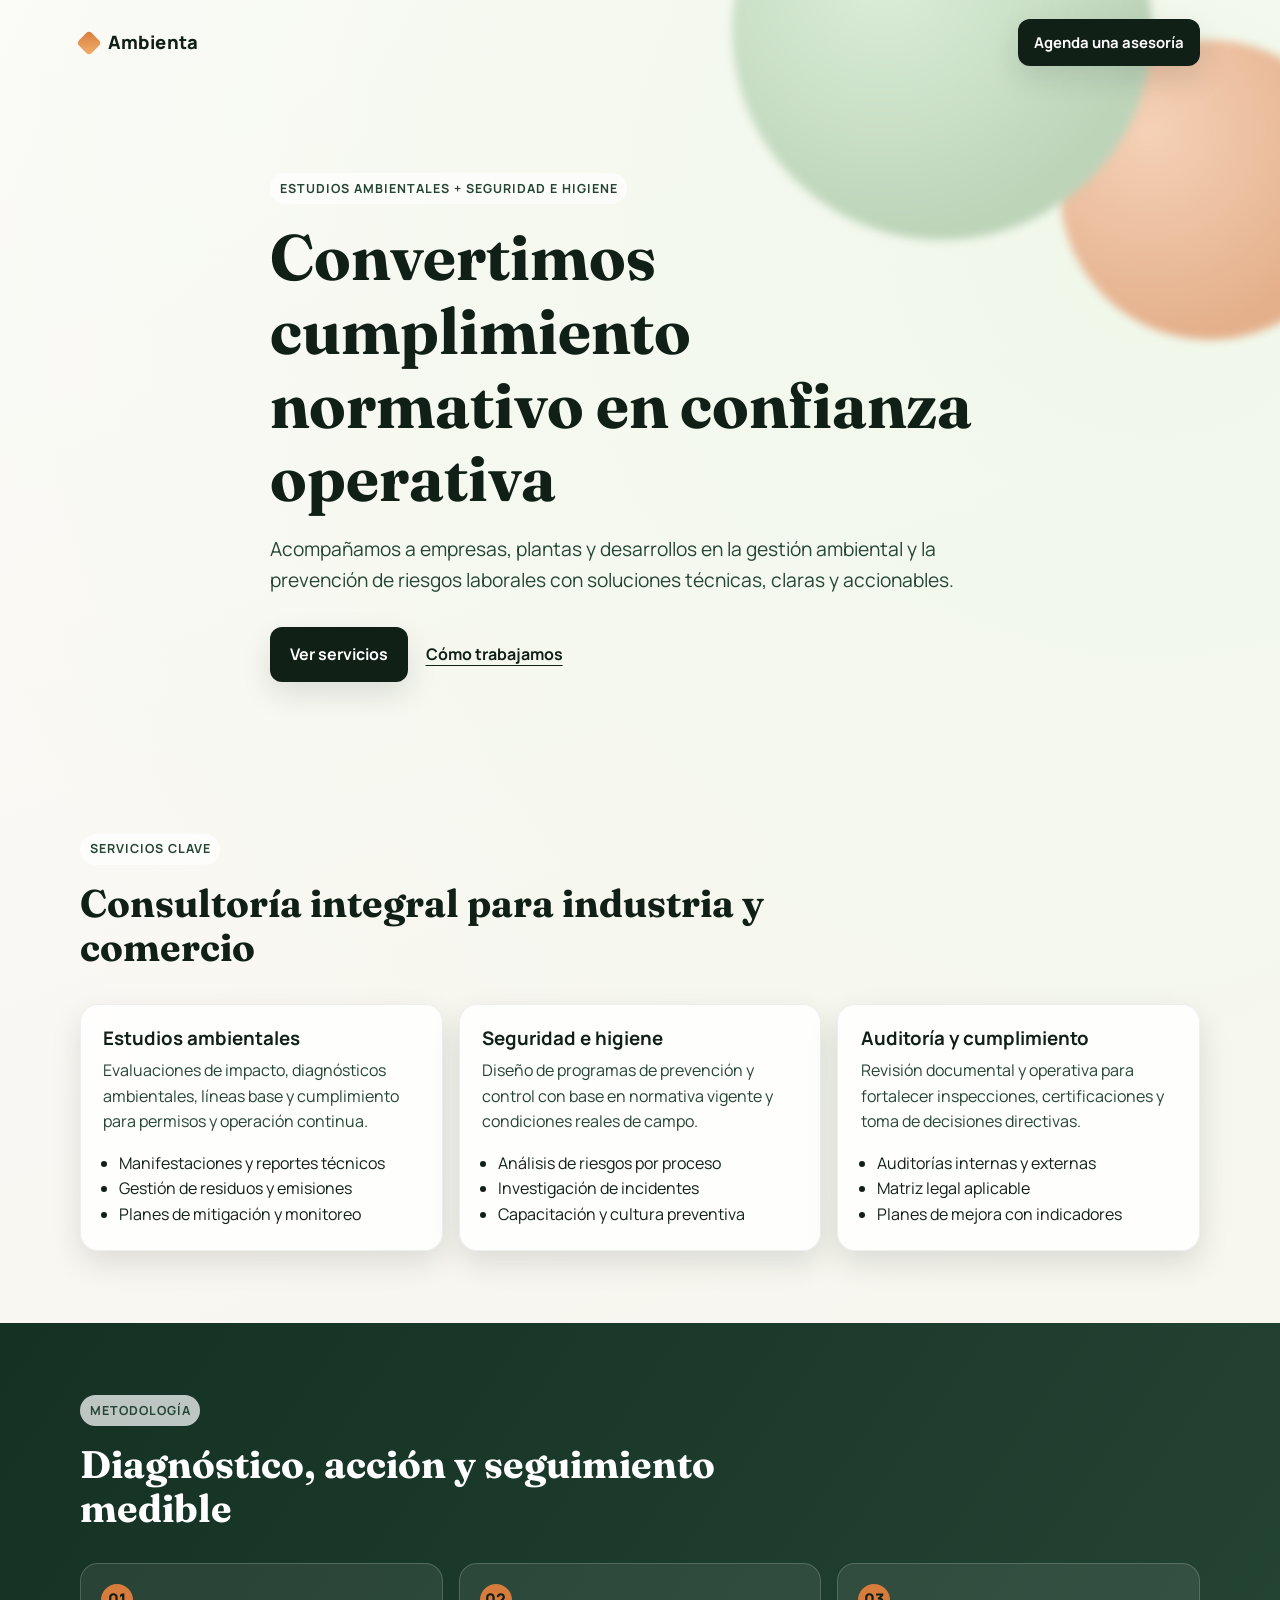
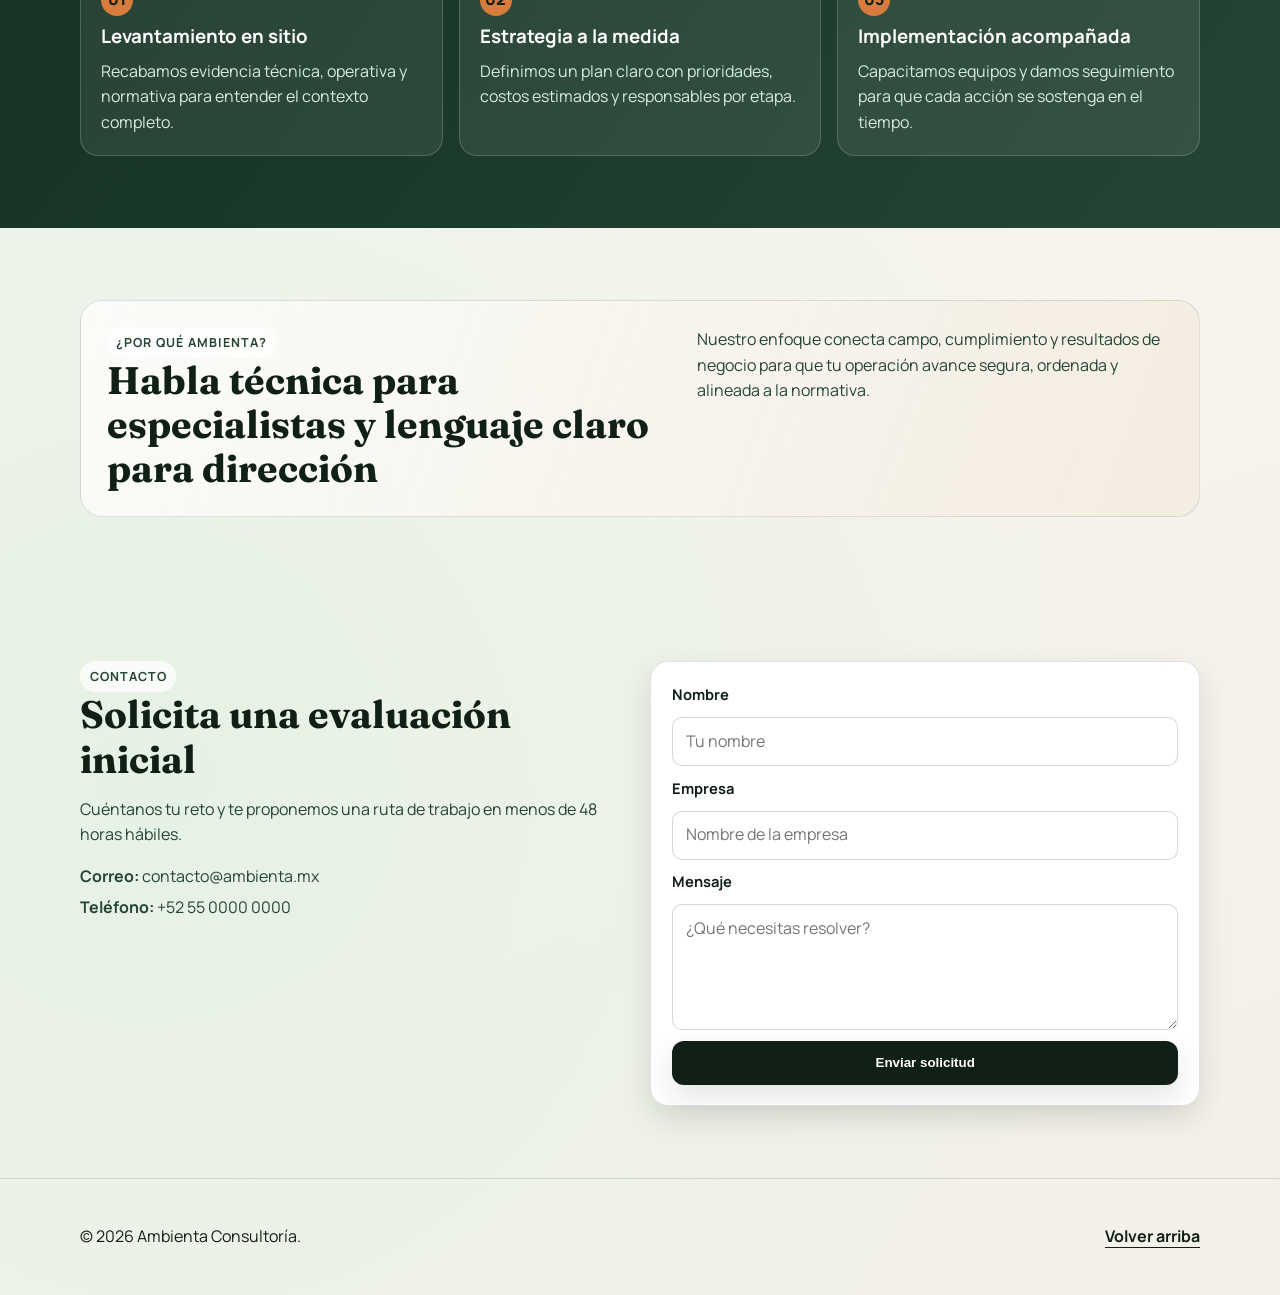
==== index.html @ 137417c8 "feat: crear Sitio Web" ====
<!doctype html>
<html lang="es">
  <head>
    <meta charset="UTF-8" />
    <meta name="viewport" content="width=device-width, initial-scale=1.0" />
    <meta
      name="description"
      content="Consultoría en estudios ambientales, seguridad e higiene para empresas e industria."
    />
    <title>Ambienta | Consultoría Ambiental y Seguridad e Higiene</title>
    <link rel="preconnect" href="https://fonts.googleapis.com" />
    <link rel="preconnect" href="https://fonts.gstatic.com" crossorigin />
    <link
      href="https://fonts.googleapis.com/css2?family=Manrope:wght@400;500;600;700;800&family=Fraunces:opsz,wght@9..144,600;9..144,700&display=swap"
      rel="stylesheet"
    />
    <link rel="stylesheet" href="styles.css" />
  </head>
  <body>
    <header class="hero">
      <nav class="topbar container">
        <a class="brand" href="#inicio" aria-label="Ambienta inicio">
          <span class="brand-mark" aria-hidden="true"></span>
          <span class="brand-text">Ambienta</span>
        </a>
        <a class="btn btn-sm" href="#contacto">Agenda una asesoría</a>
      </nav>

      <section id="inicio" class="hero-content container reveal">
        <p class="eyebrow">Estudios ambientales + Seguridad e higiene</p>
        <h1>Convertimos cumplimiento normativo en confianza operativa</h1>
        <p class="lead">
          Acompañamos a empresas, plantas y desarrollos en la gestión ambiental y la prevención de riesgos laborales con soluciones técnicas, claras y accionables.
        </p>
        <div class="hero-actions">
          <a class="btn" href="#servicios">Ver servicios</a>
          <a class="link-action" href="#metodologia">Cómo trabajamos</a>
        </div>
      </section>

      <div class="hero-orb orb-one" aria-hidden="true"></div>
      <div class="hero-orb orb-two" aria-hidden="true"></div>
    </header>

    <main>
      <section id="servicios" class="section container reveal">
        <div class="section-title-wrap">
          <p class="eyebrow">Servicios clave</p>
          <h2>Consultoría integral para industria y comercio</h2>
        </div>

        <div class="services-grid">
          <article class="card stagger">
            <h3>Estudios ambientales</h3>
            <p>
              Evaluaciones de impacto, diagnósticos ambientales, líneas base y cumplimiento para permisos y operación continua.
            </p>
            <ul>
              <li>Manifestaciones y reportes técnicos</li>
              <li>Gestión de residuos y emisiones</li>
              <li>Planes de mitigación y monitoreo</li>
            </ul>
          </article>

          <article class="card stagger">
            <h3>Seguridad e higiene</h3>
            <p>
              Diseño de programas de prevención y control con base en normativa vigente y condiciones reales de campo.
            </p>
            <ul>
              <li>Análisis de riesgos por proceso</li>
              <li>Investigación de incidentes</li>
              <li>Capacitación y cultura preventiva</li>
            </ul>
          </article>

          <article class="card stagger">
            <h3>Auditoría y cumplimiento</h3>
            <p>
              Revisión documental y operativa para fortalecer inspecciones, certificaciones y toma de decisiones directivas.
            </p>
            <ul>
              <li>Auditorías internas y externas</li>
              <li>Matriz legal aplicable</li>
              <li>Planes de mejora con indicadores</li>
            </ul>
          </article>
        </div>
      </section>

      <section id="metodologia" class="section section-alt reveal">
        <div class="container">
          <div class="section-title-wrap narrow">
            <p class="eyebrow">Metodología</p>
            <h2>Diagnóstico, acción y seguimiento medible</h2>
          </div>
          <div class="steps">
            <div class="step stagger">
              <span>01</span>
              <h3>Levantamiento en sitio</h3>
              <p>Recabamos evidencia técnica, operativa y normativa para entender el contexto completo.</p>
            </div>
            <div class="step stagger">
              <span>02</span>
              <h3>Estrategia a la medida</h3>
              <p>Definimos un plan claro con prioridades, costos estimados y responsables por etapa.</p>
            </div>
            <div class="step stagger">
              <span>03</span>
              <h3>Implementación acompañada</h3>
              <p>Capacitamos equipos y damos seguimiento para que cada acción se sostenga en el tiempo.</p>
            </div>
          </div>
        </div>
      </section>

      <section class="section container reveal">
        <div class="highlight">
          <div>
            <p class="eyebrow">¿Por qué Ambienta?</p>
            <h2>Habla técnica para especialistas y lenguaje claro para dirección</h2>
          </div>
          <p>
            Nuestro enfoque conecta campo, cumplimiento y resultados de negocio para que tu operación avance segura, ordenada y alineada a la normativa.
          </p>
        </div>
      </section>

      <section id="contacto" class="section container reveal">
        <div class="contact-shell">
          <div>
            <p class="eyebrow">Contacto</p>
            <h2>Solicita una evaluación inicial</h2>
            <p>
              Cuéntanos tu reto y te proponemos una ruta de trabajo en menos de 48 horas hábiles.
            </p>
            <div class="contact-meta">
              <p><strong>Correo:</strong> contacto@ambienta.mx</p>
              <p><strong>Teléfono:</strong> +52 55 0000 0000</p>
            </div>
          </div>

          <form class="contact-form" action="#" method="post">
            <label for="nombre">Nombre</label>
            <input id="nombre" name="nombre" type="text" placeholder="Tu nombre" required />

            <label for="empresa">Empresa</label>
            <input id="empresa" name="empresa" type="text" placeholder="Nombre de la empresa" required />

            <label for="mensaje">Mensaje</label>
            <textarea
              id="mensaje"
              name="mensaje"
              rows="4"
              placeholder="¿Qué necesitas resolver?"
              required
            ></textarea>

            <button class="btn" type="submit">Enviar solicitud</button>
          </form>
        </div>
      </section>
    </main>

    <footer class="footer">
      <div class="container footer-inner">
        <p>© 2026 Ambienta Consultoría.</p>
        <a href="#inicio" class="link-action">Volver arriba</a>
      </div>
    </footer>

    <script src="script.js"></script>
  </body>
</html>
---- styles.css ----
:root {
  --ink-900: #112017;
  --ink-700: #254534;
  --ink-500: #4f6a5e;
  --sand-100: #f6f1e9;
  --sand-200: #ece4d8;
  --moss-200: #d8e3d6;
  --moss-400: #8fad8f;
  --accent: #d87c3d;
  --white: #ffffff;
  --radius: 18px;
  --shadow: 0 12px 30px rgba(17, 32, 23, 0.12);
}

* {
  box-sizing: border-box;
}

html,
body {
  margin: 0;
  padding: 0;
}

body {
  font-family: "Manrope", sans-serif;
  color: var(--ink-900);
  background:
    radial-gradient(circle at 90% 8%, #f0f8ea 0%, rgba(240, 248, 234, 0) 45%),
    radial-gradient(circle at 12% 82%, #e5f2e3 0%, rgba(229, 242, 227, 0) 40%),
    linear-gradient(160deg, #fcfbf8 0%, #f4f0e8 100%);
  line-height: 1.6;
}

.container {
  width: min(1120px, 92%);
  margin: 0 auto;
}

.hero {
  position: relative;
  overflow: hidden;
  padding-bottom: 5rem;
}

.topbar {
  display: flex;
  justify-content: space-between;
  align-items: center;
  padding: 1.2rem 0;
}

.brand {
  display: inline-flex;
  align-items: center;
  gap: 0.6rem;
  font-weight: 800;
  text-decoration: none;
  color: var(--ink-900);
}

.brand-mark {
  width: 18px;
  height: 18px;
  border-radius: 4px;
  transform: rotate(45deg);
  background: linear-gradient(135deg, var(--accent), #f2b26c);
}

.brand-text {
  font-size: 1.15rem;
  letter-spacing: 0.4px;
}

.hero-content {
  margin-top: 5.5rem;
  max-width: 740px;
}

.eyebrow {
  display: inline-block;
  margin: 0;
  font-weight: 700;
  letter-spacing: 1px;
  text-transform: uppercase;
  font-size: 0.78rem;
  color: var(--ink-700);
  background: rgba(255, 255, 255, 0.72);
  padding: 0.35rem 0.6rem;
  border-radius: 999px;
}

h1,
h2,
h3 {
  margin: 0;
  line-height: 1.15;
}

h1,
h2 {
  font-family: "Fraunces", serif;
}

h1 {
  font-size: clamp(2.1rem, 5vw, 4.2rem);
  margin-top: 1rem;
}

h2 {
  font-size: clamp(1.7rem, 3vw, 2.9rem);
}

.lead {
  color: var(--ink-700);
  max-width: 64ch;
  margin: 1.2rem 0 0;
  font-size: clamp(1.04rem, 1.6vw, 1.2rem);
}

.hero-actions {
  margin-top: 2rem;
  display: flex;
  align-items: center;
  gap: 1.1rem;
  flex-wrap: wrap;
}

.btn {
  appearance: none;
  border: 0;
  border-radius: 12px;
  text-decoration: none;
  background: var(--ink-900);
  color: var(--white);
  padding: 0.9rem 1.25rem;
  font-weight: 700;
  cursor: pointer;
  transition: transform 180ms ease, box-shadow 180ms ease, background 180ms ease;
  box-shadow: var(--shadow);
}

.btn:hover {
  transform: translateY(-2px);
  background: #1d3628;
}

.btn-sm {
  padding: 0.72rem 1rem;
  font-size: 0.93rem;
}

.link-action {
  color: var(--ink-900);
  text-underline-offset: 5px;
  font-weight: 700;
}

.hero-orb {
  position: absolute;
  border-radius: 50%;
  filter: blur(4px);
  z-index: -1;
}

.orb-one {
  width: 300px;
  height: 300px;
  background: radial-gradient(circle at 30% 30%, #f5d1b7 0%, #e4b08b 70%);
  right: -80px;
  top: 40px;
  animation: float 8s ease-in-out infinite;
}

.orb-two {
  width: 420px;
  height: 420px;
  background: radial-gradient(circle at 36% 36%, #dcefd9 0%, #bdd4b9 70%);
  right: 10%;
  top: -180px;
  animation: float 12s ease-in-out infinite reverse;
}

.section {
  padding: 4.5rem 0;
}

.section-alt {
  background: linear-gradient(125deg, #143124 0%, #254534 100%);
  color: var(--white);
}

.section-title-wrap {
  max-width: 780px;
}

.section-title-wrap h2 {
  margin-top: 1rem;
}

.narrow {
  max-width: 700px;
}

.services-grid {
  margin-top: 2.2rem;
  display: grid;
  grid-template-columns: repeat(3, minmax(0, 1fr));
  gap: 1rem;
}

.card {
  background: rgba(255, 255, 255, 0.84);
  backdrop-filter: blur(5px);
  border: 1px solid rgba(37, 69, 52, 0.08);
  border-radius: var(--radius);
  padding: 1.4rem;
  box-shadow: var(--shadow);
}

.card h3 {
  margin-bottom: 0.55rem;
}

.card p {
  margin: 0;
  color: var(--ink-700);
}

.card ul {
  margin: 1rem 0 0;
  padding-left: 1rem;
}

.steps {
  margin-top: 2rem;
  display: grid;
  grid-template-columns: repeat(3, minmax(0, 1fr));
  gap: 1rem;
}

.step {
  background: rgba(255, 255, 255, 0.08);
  border: 1px solid rgba(255, 255, 255, 0.18);
  border-radius: var(--radius);
  padding: 1.25rem;
}

.step span {
  display: inline-flex;
  align-items: center;
  justify-content: center;
  width: 2rem;
  height: 2rem;
  border-radius: 50%;
  background: var(--accent);
  color: var(--ink-900);
  font-weight: 800;
  margin-bottom: 0.65rem;
}

.step p {
  margin: 0.7rem 0 0;
  color: #d9eadf;
}

.highlight {
  border-radius: calc(var(--radius) + 4px);
  padding: 1.6rem;
  border: 1px solid rgba(37, 69, 52, 0.14);
  background: linear-gradient(110deg, rgba(255, 255, 255, 0.75), rgba(243, 236, 224, 0.95));
  display: grid;
  grid-template-columns: 1.2fr 1fr;
  gap: 1.2rem;
}

.highlight p {
  margin: 0;
  color: var(--ink-700);
}

.contact-shell {
  display: grid;
  grid-template-columns: 1fr 1fr;
  gap: 1.3rem;
  align-items: start;
}

.contact-shell p {
  color: var(--ink-700);
}

.contact-meta p {
  margin: 0.35rem 0;
}

.contact-form {
  background: var(--white);
  border: 1px solid rgba(37, 69, 52, 0.14);
  border-radius: var(--radius);
  box-shadow: var(--shadow);
  padding: 1.3rem;
  display: grid;
  gap: 0.65rem;
}

.contact-form label {
  font-size: 0.92rem;
  font-weight: 700;
}

.contact-form input,
.contact-form textarea {
  width: 100%;
  border: 1px solid rgba(37, 69, 52, 0.2);
  border-radius: 10px;
  font: inherit;
  padding: 0.68rem 0.78rem;
}

.contact-form input:focus,
.contact-form textarea:focus {
  outline: 2px solid var(--moss-400);
  outline-offset: 1px;
}

.footer {
  padding: 1.8rem 0;
  border-top: 1px solid rgba(37, 69, 52, 0.15);
}

.footer-inner {
  display: flex;
  justify-content: space-between;
  align-items: center;
  gap: 1rem;
}

.reveal {
  opacity: 0;
  transform: translateY(26px);
  transition: opacity 620ms ease, transform 620ms ease;
}

.reveal.is-visible {
  opacity: 1;
  transform: translateY(0);
}

.stagger {
  opacity: 0;
  transform: translateY(16px);
  transition: opacity 420ms ease, transform 420ms ease;
}

.stagger.is-visible {
  opacity: 1;
  transform: translateY(0);
}

@keyframes float {
  0%,
  100% {
    transform: translateY(0);
  }
  50% {
    transform: translateY(-14px);
  }
}

@media (max-width: 940px) {
  .services-grid,
  .steps,
  .highlight,
  .contact-shell {
    grid-template-columns: 1fr 1fr;
  }

  .contact-shell {
    gap: 1rem;
  }
}

@media (max-width: 700px) {
  .hero-content {
    margin-top: 3.2rem;
  }

  .services-grid,
  .steps,
  .highlight,
  .contact-shell {
    grid-template-columns: 1fr;
  }

  .section {
    padding: 3.4rem 0;
  }

  .topbar {
    gap: 0.8rem;
  }

  .footer-inner {
    flex-direction: column;
    align-items: flex-start;
  }
}

@media (prefers-reduced-motion: reduce) {
  *,
  *::before,
  *::after {
    animation: none !important;
    transition-duration: 0ms !important;
  }
}
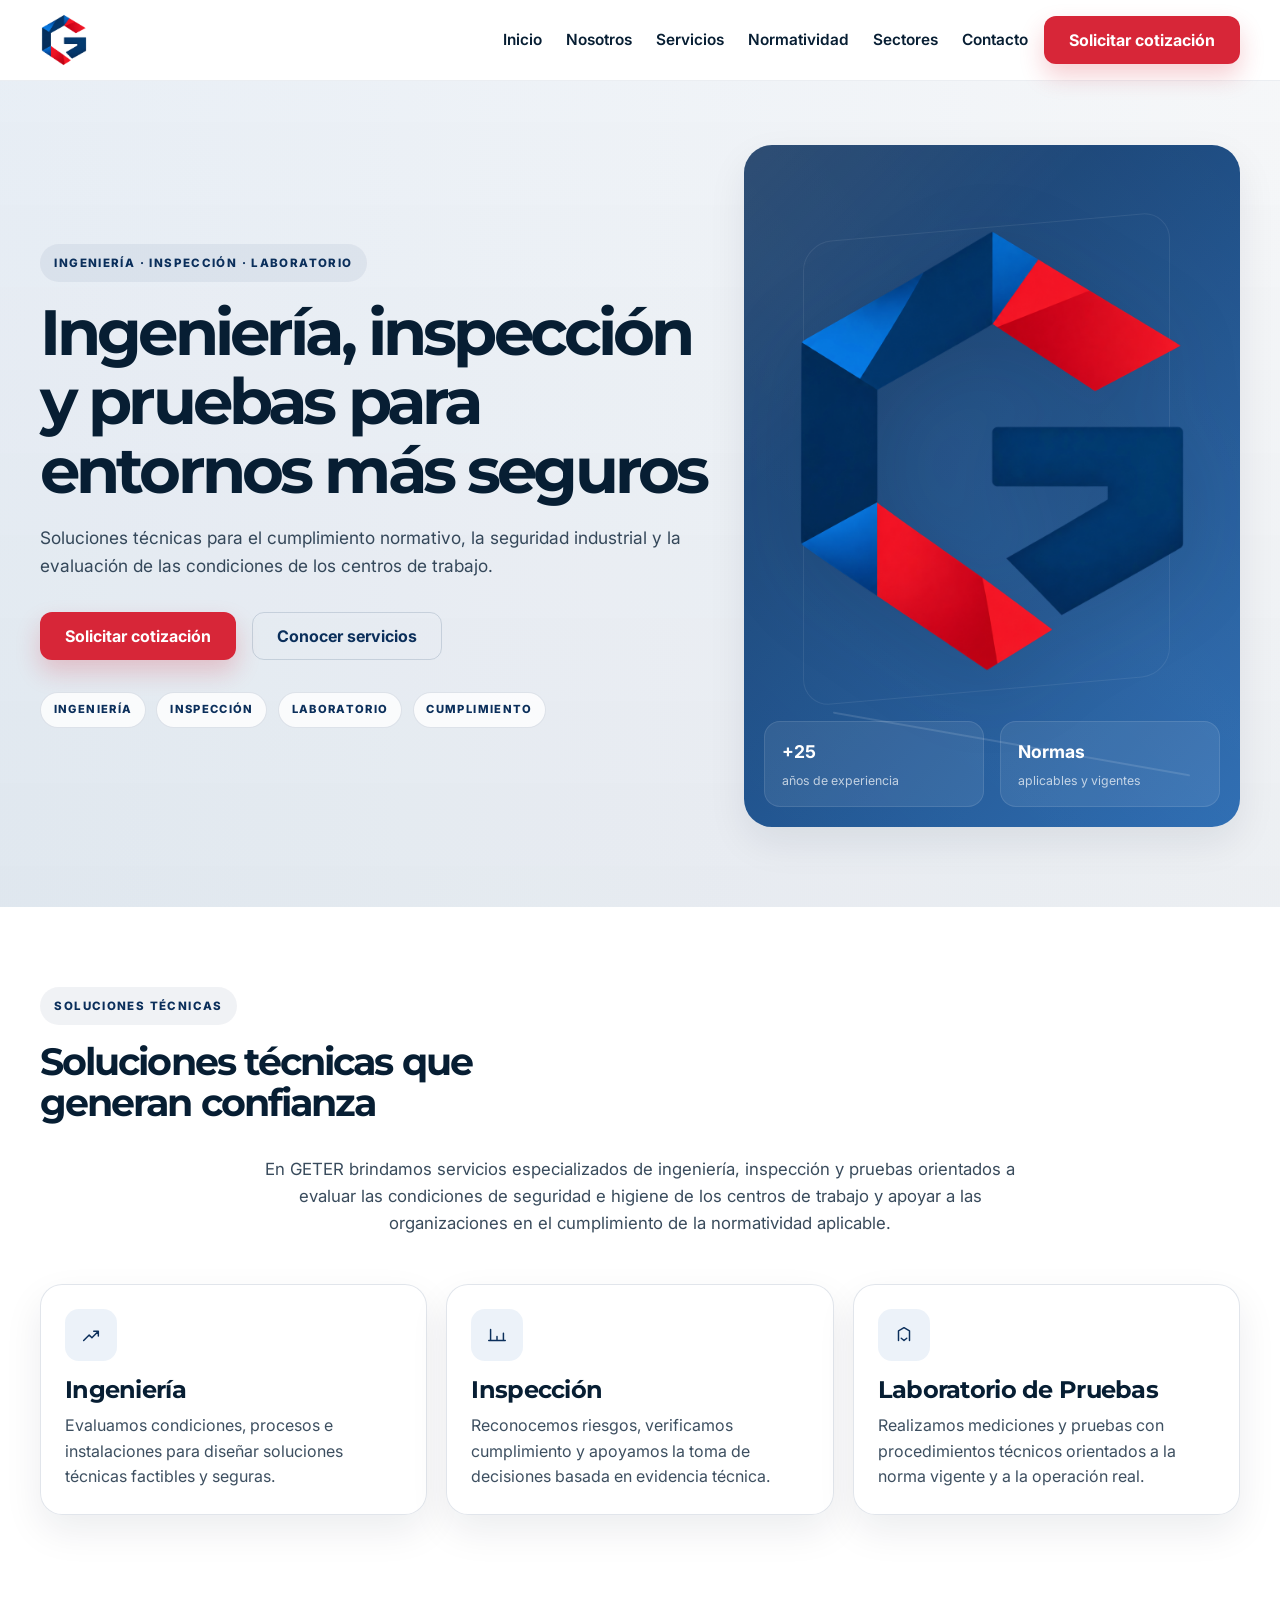
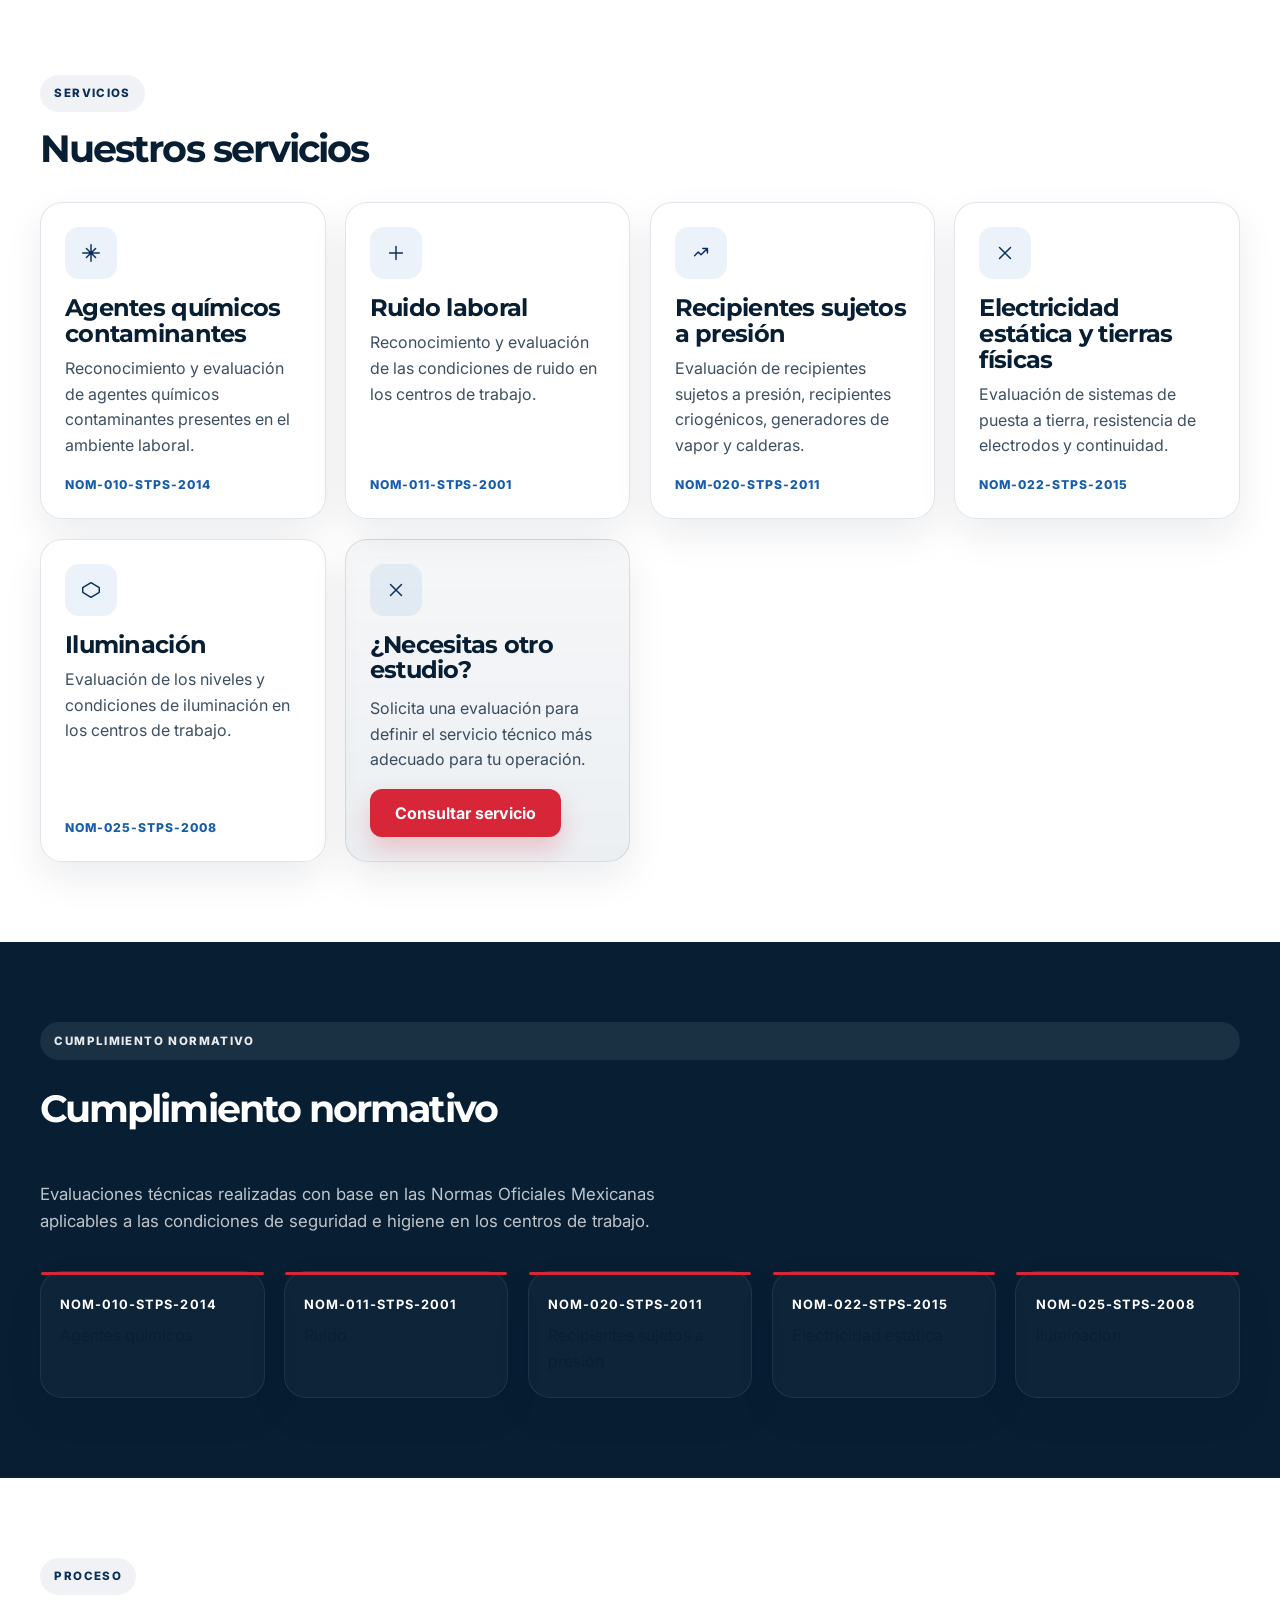
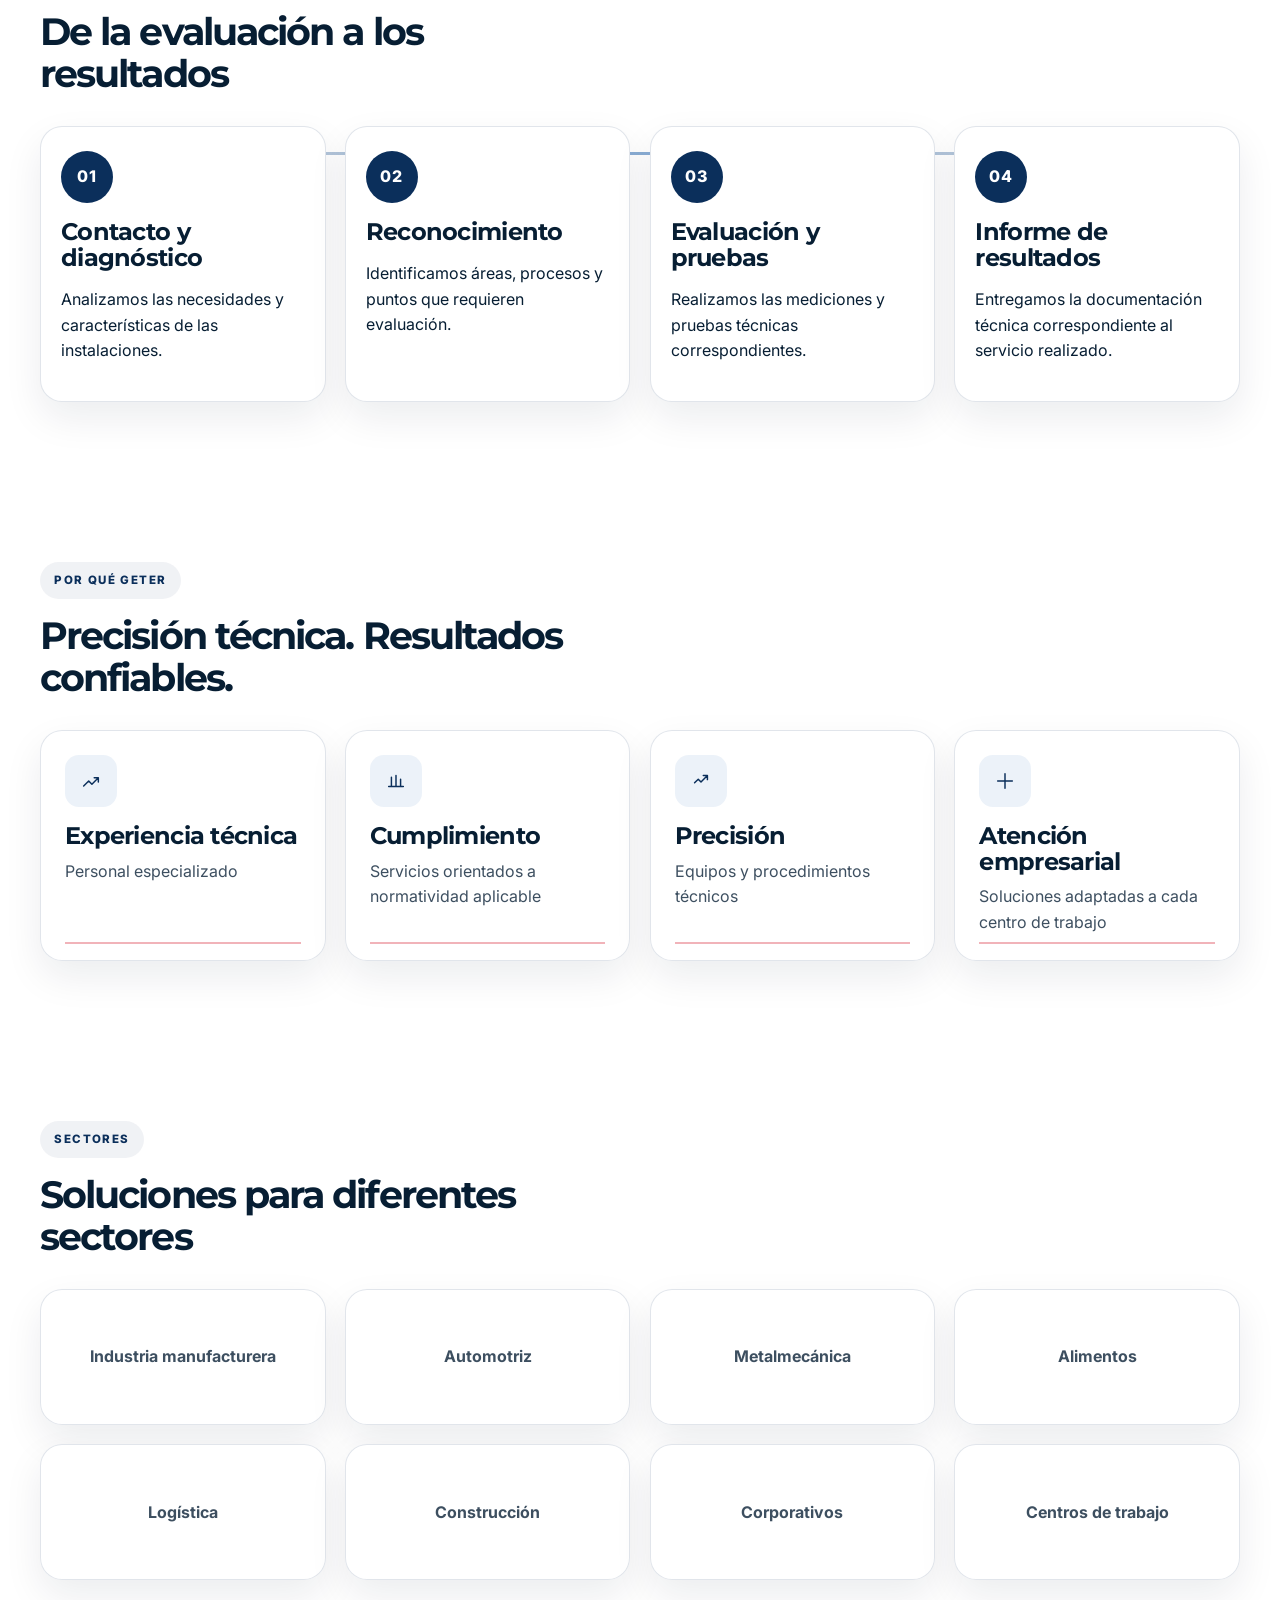
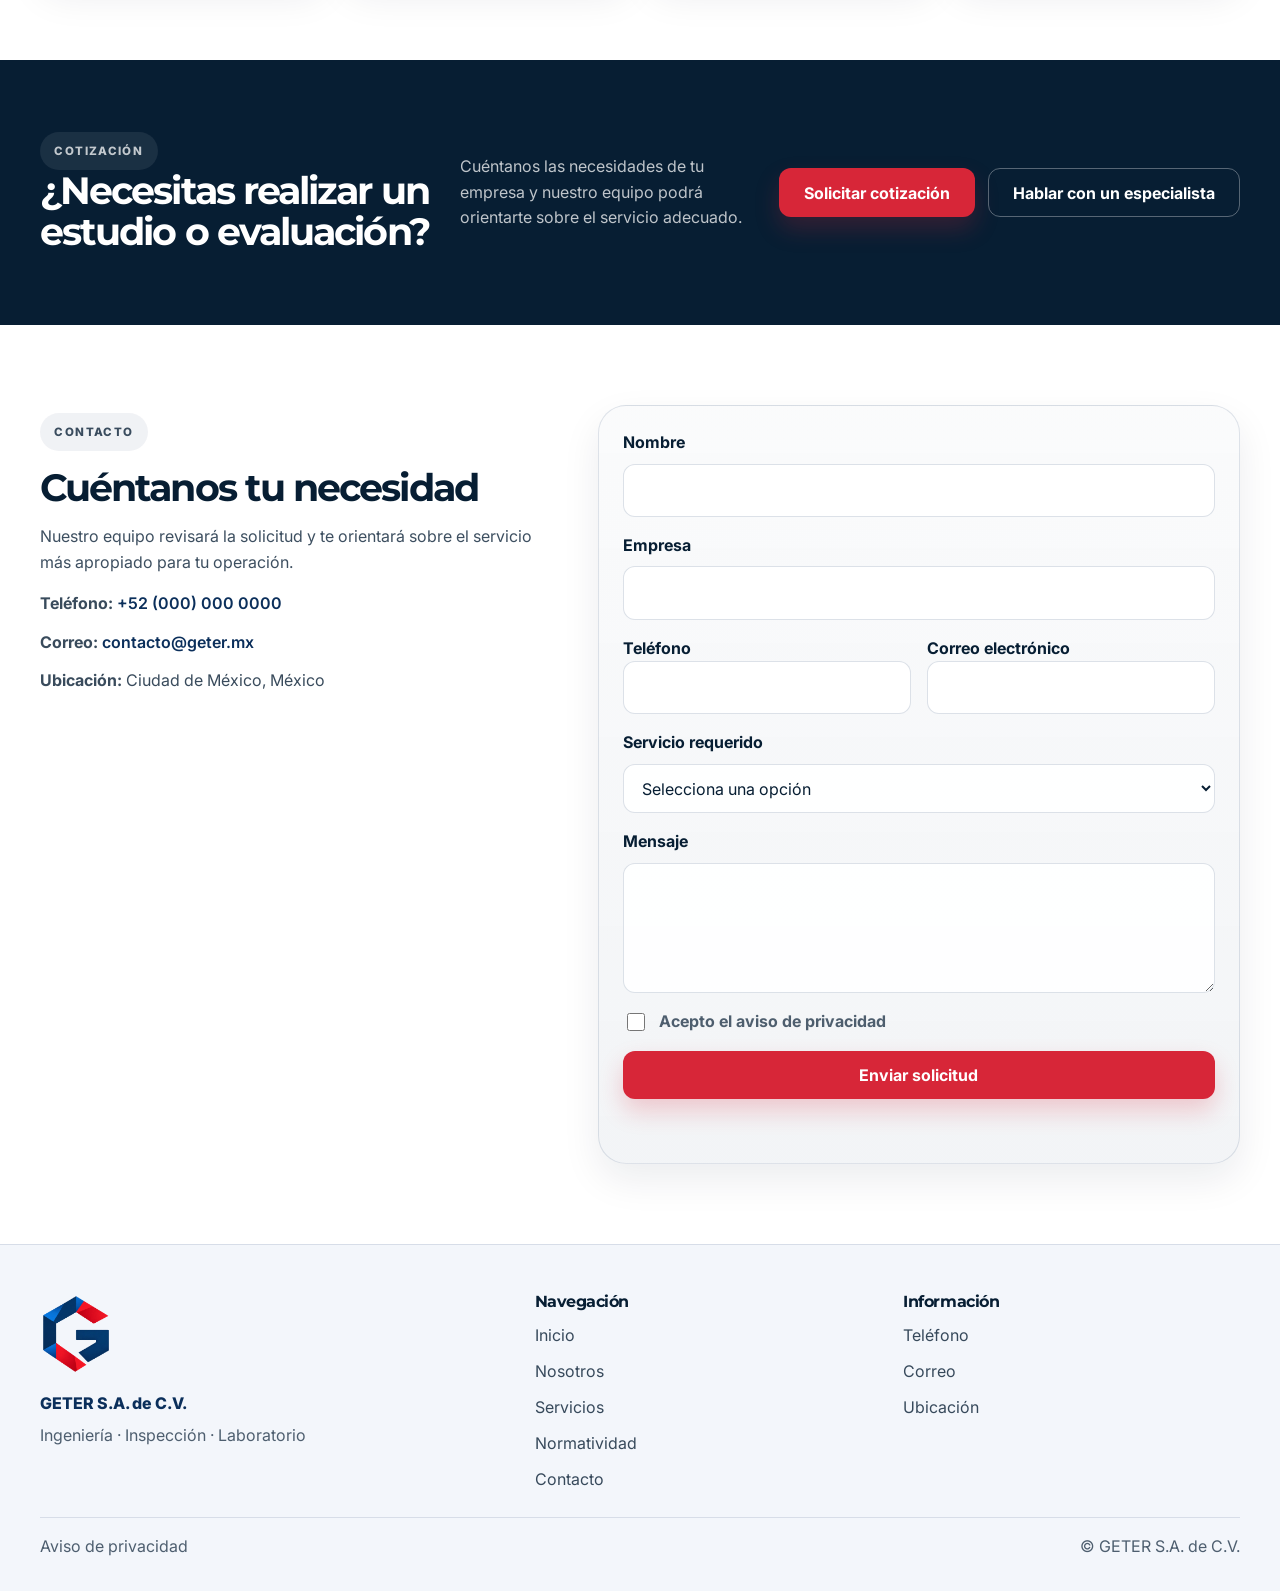
==== commit b13ee2e6: "feat: Replace assets" ====
--- a/index.html
+++ b/index.html
@@ -5,170 +5,295 @@
     <meta name="viewport" content="width=device-width, initial-scale=1.0" />
     <meta
       name="description"
-      content="Consultoría en estudios ambientales, seguridad e higiene para empresas e industria."
+      content="Servicios de ingeniería, inspección, seguridad e higiene y pruebas de laboratorio para el cumplimiento normativo de centros de trabajo."
     />
-    <title>Ambienta | Consultoría Ambiental y Seguridad e Higiene</title>
+    <meta property="og:title" content="GETER | Ingeniería, Inspección y Laboratorio de Pruebas" />
+    <meta
+      property="og:description"
+      content="Servicios de ingeniería, inspección, seguridad e higiene y pruebas de laboratorio para el cumplimiento normativo de centros de trabajo."
+    />
+    <meta property="og:type" content="website" />
+    <meta property="og:image" content="assets/geter-icon.svg" />
+    <title>GETER | Ingeniería, Inspección y Laboratorio de Pruebas</title>
+    <link rel="icon" type="image/svg+xml" href="assets/geter-icon.svg" />
     <link rel="preconnect" href="https://fonts.googleapis.com" />
     <link rel="preconnect" href="https://fonts.gstatic.com" crossorigin />
     <link
-      href="https://fonts.googleapis.com/css2?family=Manrope:wght@400;500;600;700;800&family=Fraunces:opsz,wght@9..144,600;9..144,700&display=swap"
+      href="https://fonts.googleapis.com/css2?family=Inter:wght@400;500;600;700;800&family=Montserrat:wght@500;600;700;800;900&display=swap"
       rel="stylesheet"
     />
     <link rel="stylesheet" href="styles.css" />
+    <script type="application/ld+json">
+      {
+        "@context": "https://schema.org",
+        "@type": "ProfessionalService",
+        "name": "GETER S.A. de C.V.",
+        "description": "Servicios de ingeniería, inspección, seguridad e higiene y pruebas de laboratorio para el cumplimiento normativo de centros de trabajo.",
+        "areaServed": "Mexico",
+        "telephone": "+52 (000) 000 0000",
+        "email": "contacto@geter.mx",
+        "url": "https://www.geter.mx",
+        "address": {
+          "@type": "PostalAddress",
+          "addressCountry": "MX",
+          "addressLocality": "Ciudad de México"
+        }
+      }
+    </script>
   </head>
   <body>
-    <header class="hero">
-      <nav class="topbar container">
-        <a class="brand" href="#inicio" aria-label="Ambienta inicio">
-          <span class="brand-mark" aria-hidden="true"></span>
-          <span class="brand-text">Ambienta</span>
+    <header class="site-header">
+      <div class="container nav-wrap">
+        <a class="brand" href="#inicio" aria-label="GETER inicio">
+          <img src="assets/geter-icon.svg" alt="Ícono de GETER S.A. de C.V." class="brand-logo" />
         </a>
-        <a class="btn btn-sm" href="#contacto">Agenda una asesoría</a>
-      </nav>
-
-      <section id="inicio" class="hero-content container reveal">
-        <p class="eyebrow">Estudios ambientales + Seguridad e higiene</p>
-        <h1>Convertimos cumplimiento normativo en confianza operativa</h1>
-        <p class="lead">
-          Acompañamos a empresas, plantas y desarrollos en la gestión ambiental y la prevención de riesgos laborales con soluciones técnicas, claras y accionables.
-        </p>
-        <div class="hero-actions">
-          <a class="btn" href="#servicios">Ver servicios</a>
-          <a class="link-action" href="#metodologia">Cómo trabajamos</a>
-        </div>
-      </section>
-
-      <div class="hero-orb orb-one" aria-hidden="true"></div>
-      <div class="hero-orb orb-two" aria-hidden="true"></div>
+
+        <button class="nav-toggle" aria-expanded="false" aria-controls="site-nav" aria-label="Abrir menú">
+          <span></span>
+          <span></span>
+          <span></span>
+        </button>
+
+        <nav class="main-nav" id="site-nav" aria-label="Navegación principal">
+          <ul class="nav-list" id="nav-list"></ul>
+          <a class="btn btn-primary btn-nav" href="#contacto">Solicitar cotización</a>
+        </nav>
+      </div>
     </header>
 
     <main>
-      <section id="servicios" class="section container reveal">
-        <div class="section-title-wrap">
-          <p class="eyebrow">Servicios clave</p>
-          <h2>Consultoría integral para industria y comercio</h2>
-        </div>
-
-        <div class="services-grid">
-          <article class="card stagger">
-            <h3>Estudios ambientales</h3>
+      <section id="inicio" class="hero">
+        <div class="container hero-grid">
+          <div class="hero-copy reveal">
+            <p class="eyebrow">Ingeniería · Inspección · Laboratorio</p>
+            <h1>Ingeniería, inspección y pruebas para entornos más seguros</h1>
+            <p class="lead">
+              Soluciones técnicas para el cumplimiento normativo, la seguridad industrial y la evaluación de las condiciones de los centros de trabajo.
+            </p>
+            <div class="hero-actions">
+              <a class="btn btn-primary" href="#contacto">Solicitar cotización</a>
+              <a class="btn btn-secondary" href="#servicios">Conocer servicios</a>
+            </div>
+
+            <div class="tag-list" aria-label="Áreas de especialidad">
+              <span>INGENIERÍA</span>
+              <span>INSPECCIÓN</span>
+              <span>LABORATORIO</span>
+              <span>CUMPLIMIENTO</span>
+            </div>
+          </div>
+
+          <div class="hero-visual reveal" aria-label="Visual industrial de GETER">
+            <div class="visual-panel">
+              <div class="visual-bg-lines" aria-hidden="true"></div>
+              <img src="assets/geter-icon.svg" alt="Ícono oficial de GETER" class="hero-logo" />
+              <div class="visual-badges">
+                <div>
+                  <strong>+25</strong>
+                  <span>años de experiencia</span>
+                </div>
+                <div>
+                  <strong>Normas</strong>
+                  <span>aplicables y vigentes</span>
+                </div>
+              </div>
+            </div>
+          </div>
+        </div>
+      </section>
+
+      <section id="nosotros" class="section presentation">
+        <div class="container">
+          <div class="section-heading reveal">
+            <p class="eyebrow eyebrow-dark">Soluciones técnicas</p>
+            <h2>Soluciones técnicas que generan confianza</h2>
+          </div>
+
+          <p class="section-intro reveal">
+            En GETER brindamos servicios especializados de ingeniería, inspección y pruebas orientados a evaluar las condiciones de seguridad e higiene de los centros de trabajo y apoyar a las organizaciones en el cumplimiento de la normatividad aplicable.
+          </p>
+
+          <div class="pillar-grid" id="pillar-grid"></div>
+        </div>
+      </section>
+
+      <section id="servicios" class="section services-section">
+        <div class="container">
+          <div class="section-heading reveal">
+            <p class="eyebrow eyebrow-dark">Servicios</p>
+            <h2>Nuestros servicios</h2>
+          </div>
+
+          <div class="services-grid" id="services-grid"></div>
+        </div>
+      </section>
+
+      <section id="normatividad" class="section standards-section">
+        <div class="container standards-shell reveal">
+          <div class="section-heading section-heading-light">
+            <p class="eyebrow eyebrow-light">Cumplimiento normativo</p>
+            <h2>Cumplimiento normativo</h2>
+          </div>
+          <p class="standards-copy">
+            Evaluaciones técnicas realizadas con base en las Normas Oficiales Mexicanas aplicables a las condiciones de seguridad e higiene en los centros de trabajo.
+          </p>
+
+          <div class="standards-grid" id="standards-grid"></div>
+        </div>
+      </section>
+
+      <section class="section process-section" aria-labelledby="process-title">
+        <div class="container">
+          <div class="section-heading reveal">
+            <p class="eyebrow eyebrow-dark">Proceso</p>
+            <h2 id="process-title">De la evaluación a los resultados</h2>
+          </div>
+
+          <div class="process-timeline" id="process-timeline"></div>
+        </div>
+      </section>
+
+      <section class="section benefits-section">
+        <div class="container">
+          <div class="section-heading reveal">
+            <p class="eyebrow eyebrow-dark">Por qué GETER</p>
+            <h2>Precisión técnica. Resultados confiables.</h2>
+          </div>
+
+          <div class="benefits-grid" id="benefits-grid"></div>
+        </div>
+      </section>
+
+      <section id="sectores" class="section industries-section">
+        <div class="container">
+          <div class="section-heading reveal">
+            <p class="eyebrow eyebrow-dark">Sectores</p>
+            <h2>Soluciones para diferentes sectores</h2>
+          </div>
+
+          <div class="industries-grid" id="industries-grid"></div>
+        </div>
+      </section>
+
+      <section class="section dark-cta-section">
+        <div class="container cta-shell reveal">
+          <div>
+            <p class="eyebrow eyebrow-light">Cotización</p>
+            <h2>¿Necesitas realizar un estudio o evaluación?</h2>
+          </div>
+          <p>
+            Cuéntanos las necesidades de tu empresa y nuestro equipo podrá orientarte sobre el servicio adecuado.
+          </p>
+          <div class="cta-actions">
+            <a class="btn btn-primary" href="#contacto">Solicitar cotización</a>
+            <a class="btn btn-secondary btn-secondary-light" href="#contacto">Hablar con un especialista</a>
+          </div>
+        </div>
+      </section>
+
+      <section id="contacto" class="section contact-section">
+        <div class="container contact-grid">
+          <div class="contact-copy reveal">
+            <p class="eyebrow eyebrow-dark">Contacto</p>
+            <h2>Cuéntanos tu necesidad</h2>
             <p>
-              Evaluaciones de impacto, diagnósticos ambientales, líneas base y cumplimiento para permisos y operación continua.
+              Nuestro equipo revisará la solicitud y te orientará sobre el servicio más apropiado para tu operación.
             </p>
-            <ul>
-              <li>Manifestaciones y reportes técnicos</li>
-              <li>Gestión de residuos y emisiones</li>
-              <li>Planes de mitigación y monitoreo</li>
+            <ul class="contact-details">
+              <li><strong>Teléfono:</strong> <a href="tel:+520000000000">+52 (000) 000 0000</a></li>
+              <li><strong>Correo:</strong> <a href="mailto:contacto@geter.mx">contacto@geter.mx</a></li>
+              <li><strong>Ubicación:</strong> Ciudad de México, México</li>
             </ul>
-          </article>
-
-          <article class="card stagger">
-            <h3>Seguridad e higiene</h3>
-            <p>
-              Diseño de programas de prevención y control con base en normativa vigente y condiciones reales de campo.
-            </p>
-            <ul>
-              <li>Análisis de riesgos por proceso</li>
-              <li>Investigación de incidentes</li>
-              <li>Capacitación y cultura preventiva</li>
-            </ul>
-          </article>
-
-          <article class="card stagger">
-            <h3>Auditoría y cumplimiento</h3>
-            <p>
-              Revisión documental y operativa para fortalecer inspecciones, certificaciones y toma de decisiones directivas.
-            </p>
-            <ul>
-              <li>Auditorías internas y externas</li>
-              <li>Matriz legal aplicable</li>
-              <li>Planes de mejora con indicadores</li>
-            </ul>
-          </article>
-        </div>
-      </section>
-
-      <section id="metodologia" class="section section-alt reveal">
-        <div class="container">
-          <div class="section-title-wrap narrow">
-            <p class="eyebrow">Metodología</p>
-            <h2>Diagnóstico, acción y seguimiento medible</h2>
-          </div>
-          <div class="steps">
-            <div class="step stagger">
-              <span>01</span>
-              <h3>Levantamiento en sitio</h3>
-              <p>Recabamos evidencia técnica, operativa y normativa para entender el contexto completo.</p>
-            </div>
-            <div class="step stagger">
-              <span>02</span>
-              <h3>Estrategia a la medida</h3>
-              <p>Definimos un plan claro con prioridades, costos estimados y responsables por etapa.</p>
-            </div>
-            <div class="step stagger">
-              <span>03</span>
-              <h3>Implementación acompañada</h3>
-              <p>Capacitamos equipos y damos seguimiento para que cada acción se sostenga en el tiempo.</p>
-            </div>
-          </div>
-        </div>
-      </section>
-
-      <section class="section container reveal">
-        <div class="highlight">
-          <div>
-            <p class="eyebrow">¿Por qué Ambienta?</p>
-            <h2>Habla técnica para especialistas y lenguaje claro para dirección</h2>
-          </div>
-          <p>
-            Nuestro enfoque conecta campo, cumplimiento y resultados de negocio para que tu operación avance segura, ordenada y alineada a la normativa.
-          </p>
-        </div>
-      </section>
-
-      <section id="contacto" class="section container reveal">
-        <div class="contact-shell">
-          <div>
-            <p class="eyebrow">Contacto</p>
-            <h2>Solicita una evaluación inicial</h2>
-            <p>
-              Cuéntanos tu reto y te proponemos una ruta de trabajo en menos de 48 horas hábiles.
-            </p>
-            <div class="contact-meta">
-              <p><strong>Correo:</strong> contacto@ambienta.mx</p>
-              <p><strong>Teléfono:</strong> +52 55 0000 0000</p>
-            </div>
-          </div>
-
-          <form class="contact-form" action="#" method="post">
-            <label for="nombre">Nombre</label>
-            <input id="nombre" name="nombre" type="text" placeholder="Tu nombre" required />
-
-            <label for="empresa">Empresa</label>
-            <input id="empresa" name="empresa" type="text" placeholder="Nombre de la empresa" required />
-
-            <label for="mensaje">Mensaje</label>
-            <textarea
-              id="mensaje"
-              name="mensaje"
-              rows="4"
-              placeholder="¿Qué necesitas resolver?"
-              required
-            ></textarea>
-
-            <button class="btn" type="submit">Enviar solicitud</button>
+          </div>
+
+          <form id="contact-form" class="contact-form reveal" novalidate>
+            <div class="field-row">
+              <label for="name">Nombre</label>
+              <input id="name" name="name" type="text" autocomplete="name" required />
+            </div>
+
+            <div class="field-row">
+              <label for="company">Empresa</label>
+              <input id="company" name="company" type="text" autocomplete="organization" required />
+            </div>
+
+            <div class="field-row split-row">
+              <div>
+                <label for="phone">Teléfono</label>
+                <input id="phone" name="phone" type="tel" autocomplete="tel" required />
+              </div>
+              <div>
+                <label for="email">Correo electrónico</label>
+                <input id="email" name="email" type="email" autocomplete="email" required />
+              </div>
+            </div>
+
+            <div class="field-row">
+              <label for="service">Servicio requerido</label>
+              <select id="service" name="service" required>
+                <option value="">Selecciona una opción</option>
+                <option value="Agentes químicos contaminantes">Agentes químicos contaminantes</option>
+                <option value="Ruido laboral">Ruido laboral</option>
+                <option value="Recipientes sujetos a presión">Recipientes sujetos a presión</option>
+                <option value="Electricidad estática y tierras físicas">Electricidad estática y tierras físicas</option>
+                <option value="Iluminación">Iluminación</option>
+                <option value="Otro servicio">Otro servicio</option>
+              </select>
+            </div>
+
+            <div class="field-row">
+              <label for="message">Mensaje</label>
+              <textarea id="message" name="message" rows="4" required></textarea>
+            </div>
+
+            <label class="checkbox-row" for="privacy">
+              <input id="privacy" name="privacy" type="checkbox" required />
+              <span>Acepto el aviso de privacidad</span>
+            </label>
+
+            <button class="btn btn-primary submit-btn" type="submit">Enviar solicitud</button>
+            <div class="form-status" id="form-status" aria-live="polite"></div>
           </form>
         </div>
       </section>
     </main>
 
-    <footer class="footer">
-      <div class="container footer-inner">
-        <p>© 2026 Ambienta Consultoría.</p>
-        <a href="#inicio" class="link-action">Volver arriba</a>
+    <footer class="site-footer">
+      <div class="container footer-grid">
+        <div>
+          <img src="assets/geter-icon.svg" alt="Ícono oficial de GETER" class="footer-logo" />
+          <p class="footer-company">GETER S.A. de C.V.</p>
+          <p class="footer-tagline">Ingeniería · Inspección · Laboratorio</p>
+        </div>
+
+        <div>
+          <h3>Navegación</h3>
+          <ul class="footer-links">
+            <li><a href="#inicio">Inicio</a></li>
+            <li><a href="#nosotros">Nosotros</a></li>
+            <li><a href="#servicios">Servicios</a></li>
+            <li><a href="#normatividad">Normatividad</a></li>
+            <li><a href="#contacto">Contacto</a></li>
+          </ul>
+        </div>
+
+        <div>
+          <h3>Información</h3>
+          <ul class="footer-contact">
+            <li><a href="tel:+520000000000">Teléfono</a></li>
+            <li><a href="mailto:contacto@geter.mx">Correo</a></li>
+            <li><span>Ubicación</span></li>
+          </ul>
+        </div>
+      </div>
+
+      <div class="container footer-bottom">
+        <a href="#">Aviso de privacidad</a>
+        <span>© GETER S.A. de C.V.</span>
       </div>
     </footer>
 
+    <script src="data/site-data.js"></script>
     <script src="script.js"></script>
   </body>
 </html>
--- a/styles.css
+++ b/styles.css
@@ -1,345 +1,840 @@
 :root {
-  --ink-900: #112017;
-  --ink-700: #254534;
-  --ink-500: #4f6a5e;
-  --sand-100: #f6f1e9;
-  --sand-200: #ece4d8;
-  --moss-200: #d8e3d6;
-  --moss-400: #8fad8f;
-  --accent: #d87c3d;
+  --primary-blue: #0b2f5b;
+  --secondary-blue: #165dab;
+  --accent-red: #d72638;
+  --deep-blue: #071e33;
+  --graphite: #2e3238;
+  --soft-gray: #f3f5f7;
   --white: #ffffff;
-  --radius: 18px;
-  --shadow: 0 12px 30px rgba(17, 32, 23, 0.12);
+  --bg-light: #f5f7fa;
+  --line-color: rgba(11, 47, 91, 0.12);
+  --shadow-soft: 0 16px 38px rgba(7, 30, 51, 0.08);
+  --radius-xl: 28px;
+  --radius-lg: 22px;
+  --radius-md: 16px;
+  --radius-sm: 12px;
+  --container-width: 1200px;
 }
 
 * {
   box-sizing: border-box;
 }
 
-html,
+html {
+  scroll-behavior: smooth;
+}
+
 body {
   margin: 0;
+  font-family: "Inter", sans-serif;
+  background: var(--white);
+  color: var(--deep-blue);
+  line-height: 1.6;
+}
+
+img {
+  max-width: 100%;
+  display: block;
+}
+
+a {
+  color: inherit;
+  text-decoration: none;
+}
+
+button,
+input,
+select,
+textarea {
+  font: inherit;
+}
+
+.container {
+  width: min(var(--container-width), calc(100% - 32px));
+  margin: 0 auto;
+}
+
+.site-header {
+  position: sticky;
+  top: 0;
+  z-index: 20;
+  background: rgba(255, 255, 255, 0.94);
+  backdrop-filter: blur(12px);
+  border-bottom: 1px solid rgba(11, 47, 91, 0.08);
+}
+
+.nav-wrap {
+  display: flex;
+  align-items: center;
+  justify-content: space-between;
+  min-height: 80px;
+  gap: 1rem;
+}
+
+.brand {
+  display: inline-flex;
+  align-items: center;
+  min-width: 150px;
+}
+
+.brand-logo {
+  width: 48px;
+  height: 54px;
+  object-fit: contain;
+}
+
+.main-nav {
+  display: flex;
+  align-items: center;
+  gap: 1rem;
+}
+
+.nav-list {
+  list-style: none;
+  display: flex;
+  align-items: center;
+  gap: 1.5rem;
+  margin: 0;
   padding: 0;
 }
 
-body {
-  font-family: "Manrope", sans-serif;
-  color: var(--ink-900);
-  background:
-    radial-gradient(circle at 90% 8%, #f0f8ea 0%, rgba(240, 248, 234, 0) 45%),
-    radial-gradient(circle at 12% 82%, #e5f2e3 0%, rgba(229, 242, 227, 0) 40%),
-    linear-gradient(160deg, #fcfbf8 0%, #f4f0e8 100%);
-  line-height: 1.6;
-}
-
-.container {
-  width: min(1120px, 92%);
-  margin: 0 auto;
+.nav-list a {
+  position: relative;
+  color: var(--deep-blue);
+  font-weight: 600;
+  font-size: 0.96rem;
+  transition: color 0.18s ease;
+}
+
+.nav-list a::after {
+  content: "";
+  position: absolute;
+  left: 0;
+  bottom: -8px;
+  width: 100%;
+  height: 2px;
+  background: var(--accent-red);
+  transform: scaleX(0);
+  transform-origin: left;
+  transition: transform 0.2s ease;
+}
+
+.nav-list a:hover,
+.nav-list a:focus-visible {
+  color: var(--primary-blue);
+}
+
+.nav-list a:hover::after,
+.nav-list a:focus-visible::after {
+  transform: scaleX(1);
+}
+
+.btn {
+  display: inline-flex;
+  align-items: center;
+  justify-content: center;
+  border: 1px solid transparent;
+  border-radius: 12px;
+  padding: 0.95rem 1.5rem;
+  font-weight: 700;
+  line-height: 1;
+  transition: transform 0.2s ease, box-shadow 0.2s ease, background 0.2s ease, border-color 0.2s ease;
+  cursor: pointer;
+}
+
+.btn:hover,
+.btn:focus-visible {
+  transform: translateY(-1px);
+}
+
+.btn-primary {
+  background: var(--accent-red);
+  color: var(--white);
+  box-shadow: 0 12px 24px rgba(215, 38, 56, 0.22);
+}
+
+.btn-primary:hover,
+.btn-primary:focus-visible {
+  background: #bd1f31;
+}
+
+.btn-secondary {
+  background: transparent;
+  color: var(--primary-blue);
+  border-color: rgba(11, 47, 91, 0.15);
+}
+
+.btn-secondary:hover,
+.btn-secondary:focus-visible {
+  border-color: rgba(11, 47, 91, 0.35);
+  background: rgba(11, 47, 91, 0.03);
+}
+
+.btn-secondary-light {
+  color: var(--white);
+  border-color: rgba(255, 255, 255, 0.32);
+}
+
+.btn-secondary-light:hover,
+.btn-secondary-light:focus-visible {
+  background: rgba(255, 255, 255, 0.06);
+}
+
+.nav-toggle {
+  display: none;
+  width: 44px;
+  height: 44px;
+  padding: 0;
+  background: transparent;
+  border: 1px solid rgba(11, 47, 91, 0.12);
+  border-radius: 10px;
+  cursor: pointer;
+}
+
+.nav-toggle span {
+  display: block;
+  width: 22px;
+  height: 2px;
+  background: var(--deep-blue);
+  margin: 5px auto;
+  border-radius: 4px;
 }
 
 .hero {
   position: relative;
-  overflow: hidden;
-  padding-bottom: 5rem;
-}
-
-.topbar {
-  display: flex;
-  justify-content: space-between;
-  align-items: center;
-  padding: 1.2rem 0;
-}
-
-.brand {
+  padding: 4rem 0 5rem;
+  background:
+    linear-gradient(180deg, rgba(11, 47, 91, 0.02), rgba(11, 47, 91, 0.06)),
+    linear-gradient(90deg, rgba(22, 93, 171, 0.08), rgba(11, 47, 91, 0.02));
+}
+
+.hero-grid {
+  display: grid;
+  grid-template-columns: 1.15fr 0.85fr;
+  align-items: center;
+  gap: 2rem;
+}
+
+.eyebrow {
   display: inline-flex;
   align-items: center;
-  gap: 0.6rem;
+  letter-spacing: 0.12em;
+  text-transform: uppercase;
+  font-size: 0.72rem;
   font-weight: 800;
-  text-decoration: none;
-  color: var(--ink-900);
-}
-
-.brand-mark {
-  width: 18px;
-  height: 18px;
-  border-radius: 4px;
-  transform: rotate(45deg);
-  background: linear-gradient(135deg, var(--accent), #f2b26c);
-}
-
-.brand-text {
-  font-size: 1.15rem;
-  letter-spacing: 0.4px;
-}
-
-.hero-content {
-  margin-top: 5.5rem;
-  max-width: 740px;
-}
-
-.eyebrow {
-  display: inline-block;
-  margin: 0;
-  font-weight: 700;
-  letter-spacing: 1px;
-  text-transform: uppercase;
-  font-size: 0.78rem;
-  color: var(--ink-700);
-  background: rgba(255, 255, 255, 0.72);
-  padding: 0.35rem 0.6rem;
+  margin: 0 0 1rem;
+  padding: 0.6rem 0.9rem;
   border-radius: 999px;
+  background: rgba(11, 47, 91, 0.06);
+  color: var(--primary-blue);
+}
+
+.eyebrow-dark {
+  background: rgba(11, 47, 91, 0.06);
+  color: var(--primary-blue);
+}
+
+.eyebrow-light {
+  background: rgba(255, 255, 255, 0.08);
+  color: rgba(255, 255, 255, 0.9);
 }
 
 h1,
 h2,
 h3 {
   margin: 0;
-  line-height: 1.15;
-}
-
-h1,
+  font-family: "Montserrat", sans-serif;
+  line-height: 1.08;
+}
+
+h1 {
+  font-size: clamp(2.5rem, 5vw, 4.6rem);
+  letter-spacing: -0.06em;
+}
+
 h2 {
-  font-family: "Fraunces", serif;
-}
-
-h1 {
-  font-size: clamp(2.1rem, 5vw, 4.2rem);
+  font-size: clamp(2rem, 3vw, 3rem);
+  letter-spacing: -0.05em;
+}
+
+h3 {
+  font-size: clamp(1.2rem, 2vw, 1.5rem);
+  letter-spacing: -0.03em;
+}
+
+.hero-copy .lead {
+  max-width: 60ch;
+  margin: 1.2rem 0 0;
+  color: rgba(7, 30, 51, 0.8);
+  font-size: 1.08rem;
+}
+
+.hero-actions {
+  display: flex;
+  flex-wrap: wrap;
+  gap: 1rem;
+  margin-top: 2rem;
+}
+
+.tag-list {
+  display: flex;
+  flex-wrap: wrap;
+  gap: 0.65rem;
+  margin-top: 2rem;
+}
+
+.tag-list span {
+  display: inline-flex;
+  align-items: center;
+  justify-content: center;
+  min-height: 34px;
+  padding: 0.5rem 0.8rem;
+  border-radius: 999px;
+  font-size: 0.7rem;
+  font-weight: 800;
+  letter-spacing: 0.12em;
+  color: var(--primary-blue);
+  background: rgba(255, 255, 255, 0.8);
+  border: 1px solid rgba(11, 47, 91, 0.12);
+}
+
+.visual-panel {
+  position: relative;
+  min-height: 560px;
+  padding: 1.25rem;
+  border-radius: var(--radius-xl);
+  background: linear-gradient(135deg, rgba(11, 47, 91, 0.95), rgba(22, 93, 171, 0.9));
+  box-shadow: var(--shadow-soft);
+  overflow: hidden;
+}
+
+.visual-bg-lines {
+  position: absolute;
+  inset: 0;
+  background:
+    linear-gradient(135deg, rgba(255, 255, 255, 0.08), transparent 30%),
+    linear-gradient(45deg, transparent 0%, rgba(255, 255, 255, 0.03) 50%, transparent 100%);
+}
+
+.visual-bg-lines::before,
+.visual-bg-lines::after {
+  content: "";
+  position: absolute;
+  inset: 12% 14% 20% 12%;
+  border: 1px solid rgba(255, 255, 255, 0.08);
+  transform: skewY(-5deg);
+  border-radius: 28px;
+}
+
+.visual-bg-lines::after {
+  inset: auto 10% 12% 18%;
+  border-color: rgba(255, 255, 255, 0.12);
+  transform: skewY(10deg);
+}
+
+.hero-logo {
+  position: relative;
+  width: min(100%, 420px);
+  margin: 3rem auto 1.5rem;
+  filter: drop-shadow(0 18px 40px rgba(7, 30, 51, 0.14));
+}
+
+.visual-badges {
+  position: relative;
+  z-index: 1;
+  display: grid;
+  grid-template-columns: repeat(2, minmax(0, 1fr));
+  gap: 1rem;
+  margin-top: 2rem;
+}
+
+.visual-badges > div {
+  padding: 1rem 1.1rem;
+  border-radius: var(--radius-md);
+  background: rgba(255, 255, 255, 0.08);
+  border: 1px solid rgba(255, 255, 255, 0.1);
+  color: var(--white);
+}
+
+.visual-badges strong {
+  display: block;
+  font-size: 1.1rem;
+}
+
+.visual-badges span {
+  display: block;
+  margin-top: 0.25rem;
+  font-size: 0.77rem;
+  color: rgba(255, 255, 255, 0.7);
+}
+
+.section {
+  padding: 5rem 0;
+}
+
+.presentation,
+.services-section,
+.benefits-section,
+.industries-section,
+.contact-section {
+  background: var(--white);
+}
+
+.section-heading {
+  margin-bottom: 2rem;
+}
+
+.section-heading h2 {
+  max-width: 22ch;
+}
+
+.section-intro {
+  max-width: 72ch;
+  margin: 0 auto 0;
+  font-size: 1.05rem;
+  color: rgba(7, 30, 51, 0.8);
+  text-align: center;
+}
+
+.pillar-grid,
+.services-grid,
+.benefits-grid,
+.industries-grid,
+.standards-grid {
+  display: grid;
+  gap: 1.2rem;
+}
+
+.pillar-grid {
+  margin-top: 3rem;
+  grid-template-columns: repeat(3, minmax(0, 1fr));
+}
+
+.pillar-card,
+.service-card,
+.benefit-card,
+.industry-card,
+.standard-card {
+  background: rgba(255, 255, 255, 0.92);
+  border: 1px solid var(--line-color);
+  border-radius: var(--radius-lg);
+  box-shadow: var(--shadow-soft);
+}
+
+.pillar-card,
+.service-card,
+.benefit-card,
+.industry-card {
+  padding: 1.5rem;
+}
+
+.pillar-icon,
+.service-icon,
+.benefit-icon {
+  width: 52px;
+  height: 52px;
+  display: inline-flex;
+  align-items: center;
+  justify-content: center;
+  border-radius: 14px;
+  background: rgba(22, 93, 171, 0.08);
+  color: var(--primary-blue);
+  margin-bottom: 1rem;
+}
+
+.pillar-card h3,
+.service-card h3,
+.benefit-card h3 {
+  margin: 0 0 0.6rem;
+}
+
+.pillar-card p,
+.service-card p,
+.benefit-card p,
+.standard-card p,
+.industry-card p,
+.contact-copy p,
+.contact-details,
+.standards-copy {
+  margin: 0;
+  color: rgba(7, 30, 51, 0.78);
+}
+
+.services-grid {
+  margin-top: 2rem;
+  grid-template-columns: repeat(4, minmax(0, 1fr));
+}
+
+.service-card {
+  display: flex;
+  flex-direction: column;
+  min-height: 100%;
+  transition: transform 0.2s ease, box-shadow 0.2s ease, border-color 0.2s ease;
+}
+
+.service-card:hover,
+.service-card:focus-within {
+  transform: translateY(-4px);
+  border-color: rgba(11, 47, 91, 0.2);
+  box-shadow: 0 18px 34px rgba(7, 30, 51, 0.11);
+}
+
+.service-code {
+  display: inline-block;
+  margin-top: auto;
+  padding-top: 1rem;
+  font-size: 0.76rem;
+  letter-spacing: 0.08em;
+  text-transform: uppercase;
+  font-weight: 800;
+  color: var(--secondary-blue);
+}
+
+.service-card--cta {
+  display: flex;
+  flex-direction: column;
+  justify-content: center;
+  align-items: flex-start;
+  background: linear-gradient(180deg, rgba(11, 47, 91, 0.04), rgba(11, 47, 91, 0.08));
+}
+
+.service-card--cta h3 {
+  margin-bottom: 0.8rem;
+}
+
+.standards-section {
+  background: var(--deep-blue);
+  color: var(--white);
+}
+
+.standards-shell {
+  display: grid;
+  gap: 1.25rem;
+}
+
+.section-heading-light {
+  display: flex;
+  flex-direction: column;
+  gap: 0.75rem;
+}
+
+.standards-copy {
+  max-width: 62ch;
+  color: rgba(255, 255, 255, 0.74);
+  font-size: 1.05rem;
+}
+
+.standards-grid {
   margin-top: 1rem;
-}
-
-h2 {
-  font-size: clamp(1.7rem, 3vw, 2.9rem);
-}
-
-.lead {
-  color: var(--ink-700);
-  max-width: 64ch;
-  margin: 1.2rem 0 0;
-  font-size: clamp(1.04rem, 1.6vw, 1.2rem);
-}
-
-.hero-actions {
+  grid-template-columns: repeat(5, minmax(0, 1fr));
+}
+
+.standard-card {
+  position: relative;
+  padding: 1.4rem 1.2rem;
+  background: rgba(255, 255, 255, 0.03);
+  border-color: rgba(255, 255, 255, 0.08);
+  color: var(--white);
+}
+
+.standard-card::before {
+  content: "";
+  position: absolute;
+  inset: 0 auto auto 0;
+  width: 100%;
+  height: 3px;
+  background: var(--accent-red);
+  border-radius: 999px;
+}
+
+.standard-card strong {
+  display: block;
+  margin-bottom: 0.5rem;
+  color: var(--white);
+  font-size: 0.8rem;
+  letter-spacing: 0.08em;
+  text-transform: uppercase;
+}
+
+.process-timeline {
+  position: relative;
+  display: grid;
+  grid-template-columns: repeat(4, minmax(0, 1fr));
+  gap: 1.2rem;
   margin-top: 2rem;
+}
+
+.process-timeline::before {
+  content: "";
+  position: absolute;
+  top: 26px;
+  left: 7%;
+  right: 7%;
+  height: 3px;
+  background: linear-gradient(90deg, rgba(11, 47, 91, 0.2), rgba(22, 93, 171, 0.5), rgba(11, 47, 91, 0.2));
+  z-index: 0;
+}
+
+.process-step {
+  position: relative;
+  z-index: 1;
+  background: var(--white);
+  border: 1px solid var(--line-color);
+  border-radius: var(--radius-lg);
+  padding: 1.5rem 1.25rem 1.3rem;
+  box-shadow: var(--shadow-soft);
+}
+
+.process-step-number {
+  display: inline-flex;
+  align-items: center;
+  justify-content: center;
+  width: 52px;
+  height: 52px;
+  border-radius: 50%;
+  background: var(--primary-blue);
+  color: var(--white);
+  font-weight: 800;
+  letter-spacing: 0.08em;
+  margin-bottom: 1rem;
+}
+
+.process-step h3 {
+  margin-bottom: 0.5rem;
+}
+
+.benefits-grid {
+  margin-top: 2rem;
+  grid-template-columns: repeat(4, minmax(0, 1fr));
+}
+
+.benefit-card {
+  position: relative;
+}
+
+.benefit-card::after {
+  content: "";
+  position: absolute;
+  inset: auto 1.5rem 1rem 1.5rem;
+  height: 2px;
+  background: rgba(215, 38, 56, 0.35);
+}
+
+.industries-grid {
+  margin-top: 2rem;
+  grid-template-columns: repeat(4, minmax(0, 1fr));
+}
+
+.industry-card {
+  min-height: 136px;
   display: flex;
   align-items: center;
-  gap: 1.1rem;
+  justify-content: center;
+  text-align: center;
+  font-weight: 700;
+  color: var(--primary-blue);
+}
+
+.dark-cta-section {
+  background: var(--deep-blue);
+  padding: 4.5rem 0;
+}
+
+.cta-shell {
+  display: grid;
+  grid-template-columns: 1.2fr 0.9fr auto;
+  gap: 1.25rem;
+  align-items: center;
+  color: var(--white);
+}
+
+.cta-shell h2 {
+  max-width: 16ch;
+}
+
+.cta-shell p {
+  color: rgba(255, 255, 255, 0.74);
+  margin: 0;
+}
+
+.cta-actions {
+  display: flex;
   flex-wrap: wrap;
-}
-
-.btn {
-  appearance: none;
-  border: 0;
+  justify-content: flex-end;
+  gap: 0.8rem;
+}
+
+.contact-grid {
+  display: grid;
+  grid-template-columns: 0.9fr 1.1fr;
+  gap: 2rem;
+  align-items: start;
+}
+
+.contact-copy {
+  padding-top: 0.5rem;
+}
+
+.contact-copy h2 {
+  margin-bottom: 1rem;
+}
+
+.contact-copy p {
+  margin-bottom: 1rem;
+}
+
+.contact-details {
+  list-style: none;
+  padding: 0;
+  display: grid;
+  gap: 0.8rem;
+  color: rgba(7, 30, 51, 0.8);
+}
+
+.contact-details a {
+  color: var(--primary-blue);
+  font-weight: 600;
+}
+
+.contact-form {
+  display: grid;
+  gap: 1rem;
+  padding: 1.5rem;
+  border-radius: var(--radius-xl);
+  background: linear-gradient(180deg, rgba(11, 47, 91, 0.02), rgba(11, 47, 91, 0.05));
+  border: 1px solid var(--line-color);
+  box-shadow: var(--shadow-soft);
+}
+
+.field-row {
+  display: grid;
+  gap: 0.5rem;
+}
+
+.split-row {
+  grid-template-columns: repeat(2, minmax(0, 1fr));
+  gap: 1rem;
+}
+
+label {
+  font-weight: 700;
+  color: var(--deep-blue);
+}
+
+input,
+select,
+textarea {
+  width: 100%;
+  border: 1px solid rgba(11, 47, 91, 0.14);
   border-radius: 12px;
-  text-decoration: none;
-  background: var(--ink-900);
-  color: var(--white);
-  padding: 0.9rem 1.25rem;
-  font-weight: 700;
+  background: rgba(255, 255, 255, 0.9);
+  padding: 0.8rem 0.9rem;
+  color: var(--deep-blue);
+  transition: border-color 0.18s ease, box-shadow 0.18s ease;
+}
+
+input:focus,
+select:focus,
+textarea:focus {
+  outline: none;
+  border-color: rgba(22, 93, 171, 0.7);
+  box-shadow: 0 0 0 3px rgba(22, 93, 171, 0.12);
+}
+
+.checkbox-row {
+  display: inline-flex;
+  align-items: center;
+  gap: 0.7rem;
   cursor: pointer;
-  transition: transform 180ms ease, box-shadow 180ms ease, background 180ms ease;
-  box-shadow: var(--shadow);
-}
-
-.btn:hover {
-  transform: translateY(-2px);
-  background: #1d3628;
-}
-
-.btn-sm {
-  padding: 0.72rem 1rem;
-  font-size: 0.93rem;
-}
-
-.link-action {
-  color: var(--ink-900);
-  text-underline-offset: 5px;
-  font-weight: 700;
-}
-
-.hero-orb {
-  position: absolute;
-  border-radius: 50%;
-  filter: blur(4px);
-  z-index: -1;
-}
-
-.orb-one {
-  width: 300px;
-  height: 300px;
-  background: radial-gradient(circle at 30% 30%, #f5d1b7 0%, #e4b08b 70%);
-  right: -80px;
-  top: 40px;
-  animation: float 8s ease-in-out infinite;
-}
-
-.orb-two {
-  width: 420px;
-  height: 420px;
-  background: radial-gradient(circle at 36% 36%, #dcefd9 0%, #bdd4b9 70%);
-  right: 10%;
-  top: -180px;
-  animation: float 12s ease-in-out infinite reverse;
-}
-
-.section {
-  padding: 4.5rem 0;
-}
-
-.section-alt {
-  background: linear-gradient(125deg, #143124 0%, #254534 100%);
-  color: var(--white);
-}
-
-.section-title-wrap {
-  max-width: 780px;
-}
-
-.section-title-wrap h2 {
-  margin-top: 1rem;
-}
-
-.narrow {
-  max-width: 700px;
-}
-
-.services-grid {
-  margin-top: 2.2rem;
-  display: grid;
-  grid-template-columns: repeat(3, minmax(0, 1fr));
-  gap: 1rem;
-}
-
-.card {
-  background: rgba(255, 255, 255, 0.84);
-  backdrop-filter: blur(5px);
-  border: 1px solid rgba(37, 69, 52, 0.08);
-  border-radius: var(--radius);
-  padding: 1.4rem;
-  box-shadow: var(--shadow);
-}
-
-.card h3 {
-  margin-bottom: 0.55rem;
-}
-
-.card p {
+}
+
+.checkbox-row input {
+  width: 18px;
+  height: 18px;
+  accent-color: var(--accent-red);
+}
+
+.checkbox-row span {
+  color: rgba(7, 30, 51, 0.7);
+}
+
+.form-status {
+  min-height: 24px;
+  font-size: 0.92rem;
+  font-weight: 600;
+}
+
+.form-status.loading {
+  color: var(--primary-blue);
+}
+
+.form-status.success {
+  color: #1e7a46;
+}
+
+.form-status.error {
+  color: #b4232d;
+}
+
+.site-footer {
+  background: #f3f6fb;
+  border-top: 1px solid var(--line-color);
+}
+
+.footer-grid {
+  display: grid;
+  grid-template-columns: 1.1fr 0.8fr 0.8fr;
+  gap: 2rem;
+  padding: 3rem 0 1.5rem;
+}
+
+.footer-logo {
+  width: 72px;
+  height: 82px;
+  object-fit: contain;
+  margin-bottom: 1rem;
+}
+
+.footer-company {
   margin: 0;
-  color: var(--ink-700);
-}
-
-.card ul {
-  margin: 1rem 0 0;
-  padding-left: 1rem;
-}
-
-.steps {
-  margin-top: 2rem;
-  display: grid;
-  grid-template-columns: repeat(3, minmax(0, 1fr));
-  gap: 1rem;
-}
-
-.step {
-  background: rgba(255, 255, 255, 0.08);
-  border: 1px solid rgba(255, 255, 255, 0.18);
-  border-radius: var(--radius);
-  padding: 1.25rem;
-}
-
-.step span {
-  display: inline-flex;
-  align-items: center;
-  justify-content: center;
-  width: 2rem;
-  height: 2rem;
-  border-radius: 50%;
-  background: var(--accent);
-  color: var(--ink-900);
   font-weight: 800;
-  margin-bottom: 0.65rem;
-}
-
-.step p {
-  margin: 0.7rem 0 0;
-  color: #d9eadf;
-}
-
-.highlight {
-  border-radius: calc(var(--radius) + 4px);
-  padding: 1.6rem;
-  border: 1px solid rgba(37, 69, 52, 0.14);
-  background: linear-gradient(110deg, rgba(255, 255, 255, 0.75), rgba(243, 236, 224, 0.95));
-  display: grid;
-  grid-template-columns: 1.2fr 1fr;
-  gap: 1.2rem;
-}
-
-.highlight p {
+  color: var(--primary-blue);
+}
+
+.footer-tagline {
+  margin: 0.4rem 0 0;
+  color: rgba(7, 30, 51, 0.7);
+}
+
+.site-footer h3 {
+  margin-bottom: 0.8rem;
+  font-size: 1rem;
+}
+
+.footer-links,
+.footer-contact {
+  list-style: none;
+  padding: 0;
   margin: 0;
-  color: var(--ink-700);
-}
-
-.contact-shell {
-  display: grid;
-  grid-template-columns: 1fr 1fr;
-  gap: 1.3rem;
-  align-items: start;
-}
-
-.contact-shell p {
-  color: var(--ink-700);
-}
-
-.contact-meta p {
-  margin: 0.35rem 0;
-}
-
-.contact-form {
-  background: var(--white);
-  border: 1px solid rgba(37, 69, 52, 0.14);
-  border-radius: var(--radius);
-  box-shadow: var(--shadow);
-  padding: 1.3rem;
   display: grid;
   gap: 0.65rem;
-}
-
-.contact-form label {
-  font-size: 0.92rem;
-  font-weight: 700;
-}
-
-.contact-form input,
-.contact-form textarea {
-  width: 100%;
-  border: 1px solid rgba(37, 69, 52, 0.2);
-  border-radius: 10px;
-  font: inherit;
-  padding: 0.68rem 0.78rem;
-}
-
-.contact-form input:focus,
-.contact-form textarea:focus {
-  outline: 2px solid var(--moss-400);
-  outline-offset: 1px;
-}
-
-.footer {
-  padding: 1.8rem 0;
-  border-top: 1px solid rgba(37, 69, 52, 0.15);
-}
-
-.footer-inner {
+  color: rgba(7, 30, 51, 0.8);
+}
+
+.footer-bottom {
+  border-top: 1px solid var(--line-color);
+  padding: 1rem 0 2rem;
   display: flex;
+  flex-wrap: wrap;
   justify-content: space-between;
-  align-items: center;
-  gap: 1rem;
+  gap: 0.75rem;
+  color: rgba(7, 30, 51, 0.7);
 }
 
 .reveal {
   opacity: 0;
-  transform: translateY(26px);
-  transition: opacity 620ms ease, transform 620ms ease;
+  transform: translateY(24px);
+  transition: opacity 0.7s ease, transform 0.7s ease;
 }
 
 .reveal.is-visible {
@@ -347,7 +842,139 @@
   transform: translateY(0);
 }
 
-.stagger {
+@media (max-width: 1100px) {
+  .services-grid {
+    grid-template-columns: repeat(2, minmax(0, 1fr));
+  }
+
+  .standards-grid {
+    grid-template-columns: repeat(3, minmax(0, 1fr));
+  }
+
+  .process-timeline {
+    grid-template-columns: repeat(2, minmax(0, 1fr));
+  }
+
+  .process-timeline::before {
+    display: none;
+  }
+
+  .cta-shell {
+    grid-template-columns: 1fr;
+  }
+
+  .cta-actions {
+    justify-content: flex-start;
+  }
+}
+
+@media (max-width: 820px) {
+  .nav-toggle {
+    display: inline-block;
+  }
+
+  .main-nav {
+    position: absolute;
+    top: calc(100% + 8px);
+    right: 16px;
+    left: 16px;
+    display: none;
+    flex-direction: column;
+    align-items: stretch;
+    background: rgba(255, 255, 255, 0.98);
+    border: 1px solid var(--line-color);
+    border-radius: 18px;
+    box-shadow: var(--shadow-soft);
+    padding: 1rem;
+  }
+
+  .main-nav.is-open {
+    display: flex;
+  }
+
+  .nav-list {
+    flex-direction: column;
+    align-items: flex-start;
+    gap: 1rem;
+  }
+
+  .btn-nav {
+    width: 100%;
+  }
+
+  .hero-grid,
+  .contact-grid,
+  .pillar-grid,
+  .benefits-grid,
+  .industries-grid,
+  .footer-grid {
+    grid-template-columns: 1fr;
+  }
+
+  .services-grid,
+  .standards-grid {
+    grid-template-columns: 1fr;
+  }
+
+  .split-row,
+  .visual-badges {
+    grid-template-columns: 1fr;
+  }
+
+  .process-timeline {
+    grid-template-columns: 1fr;
+  }
+
+  .process-timeline::before {
+    display: none;
+  }
+}
+
+@media (max-width: 560px) {
+  .site-header {
+    position: sticky;
+  }
+
+  .hero {
+    padding-top: 3rem;
+  }
+
+  .section {
+    padding: 4rem 0;
+  }
+
+  .nav-wrap {
+    min-height: 70px;
+  }
+
+  .brand-logo {
+    width: 42px;
+    height: 48px;
+  }
+
+  .hero-actions,
+  .cta-actions {
+    flex-direction: column;
+    align-items: stretch;
+  }
+
+  .btn {
+    width: 100%;
+  }
+
+  .visual-panel {
+    min-height: 420px;
+  }
+
+  h1 {
+    font-size: 2.4rem;
+  }
+
+  .tag-list {
+    display: grid;
+    grid-template-columns: repeat(2, minmax(0, 1fr));
+  }
+}
   opacity: 0;
   transform: translateY(16px);
   transition: opacity 420ms ease, transform 420ms ease;
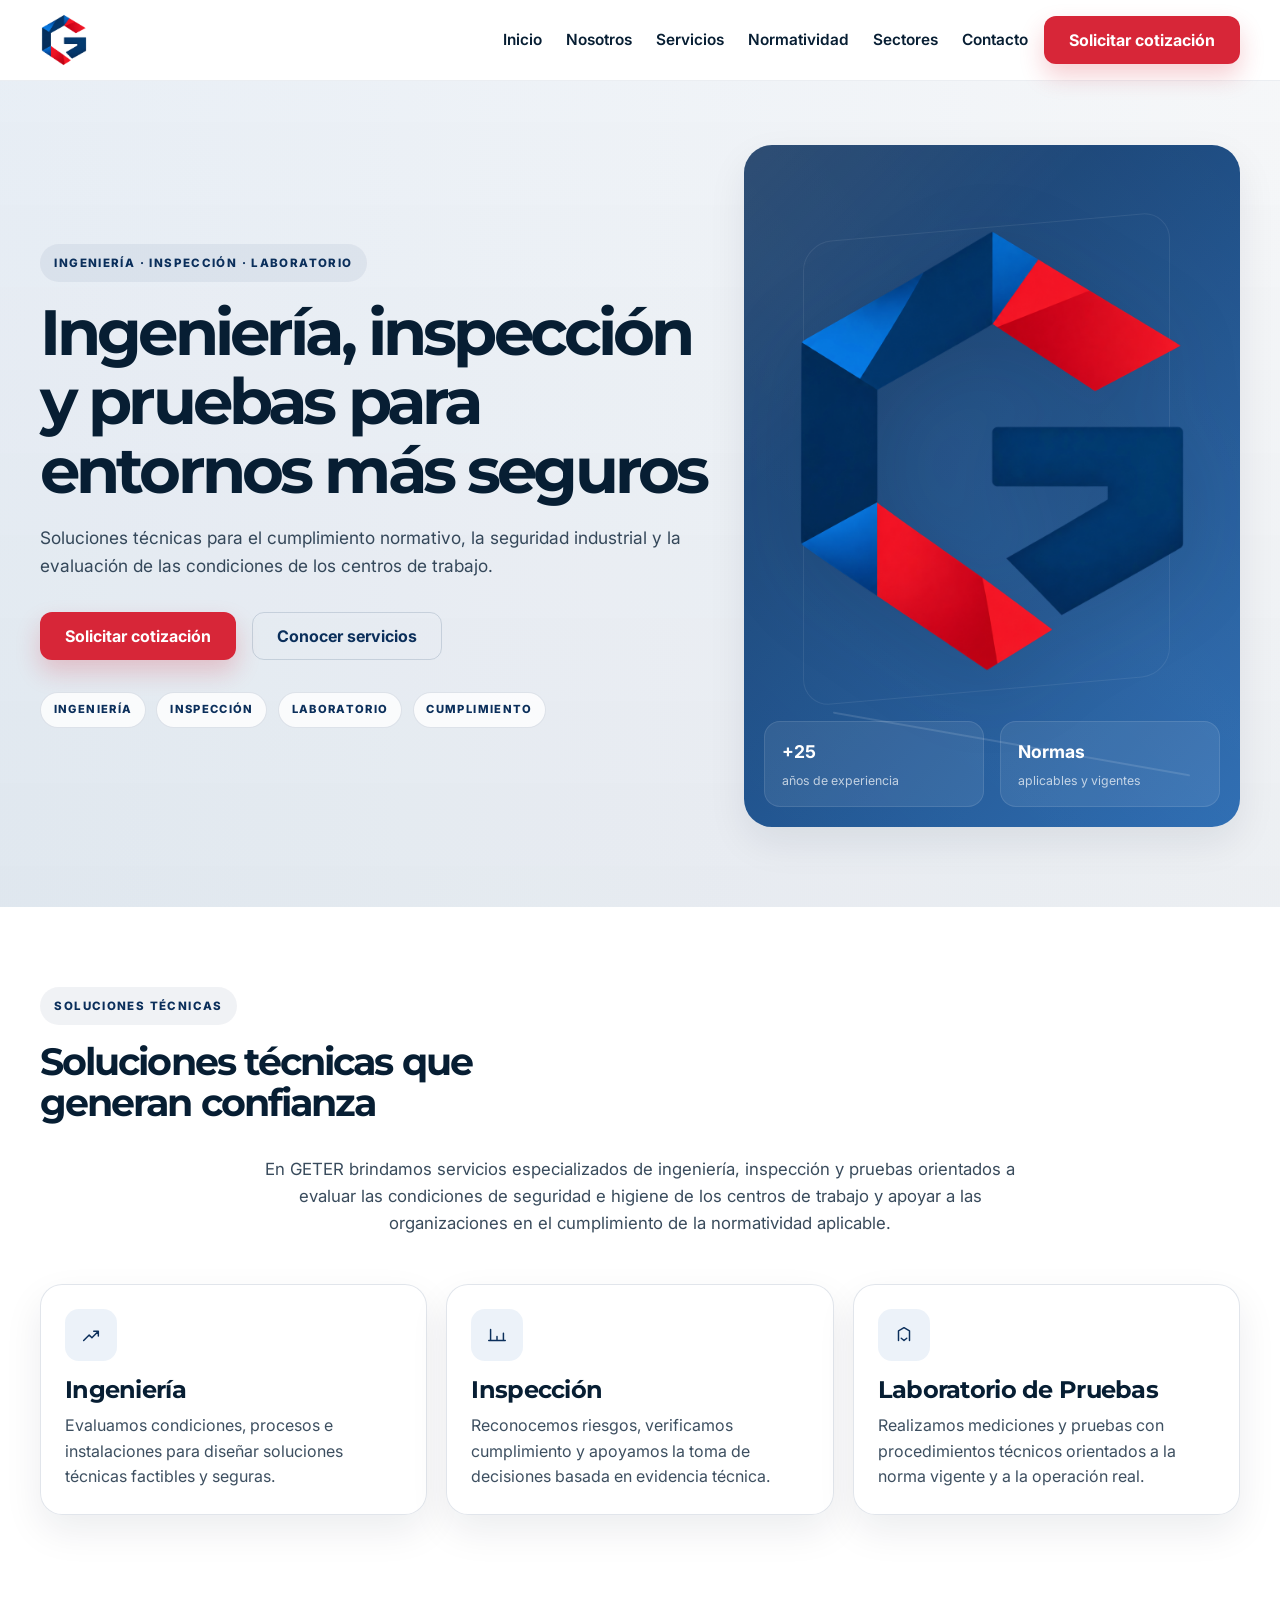
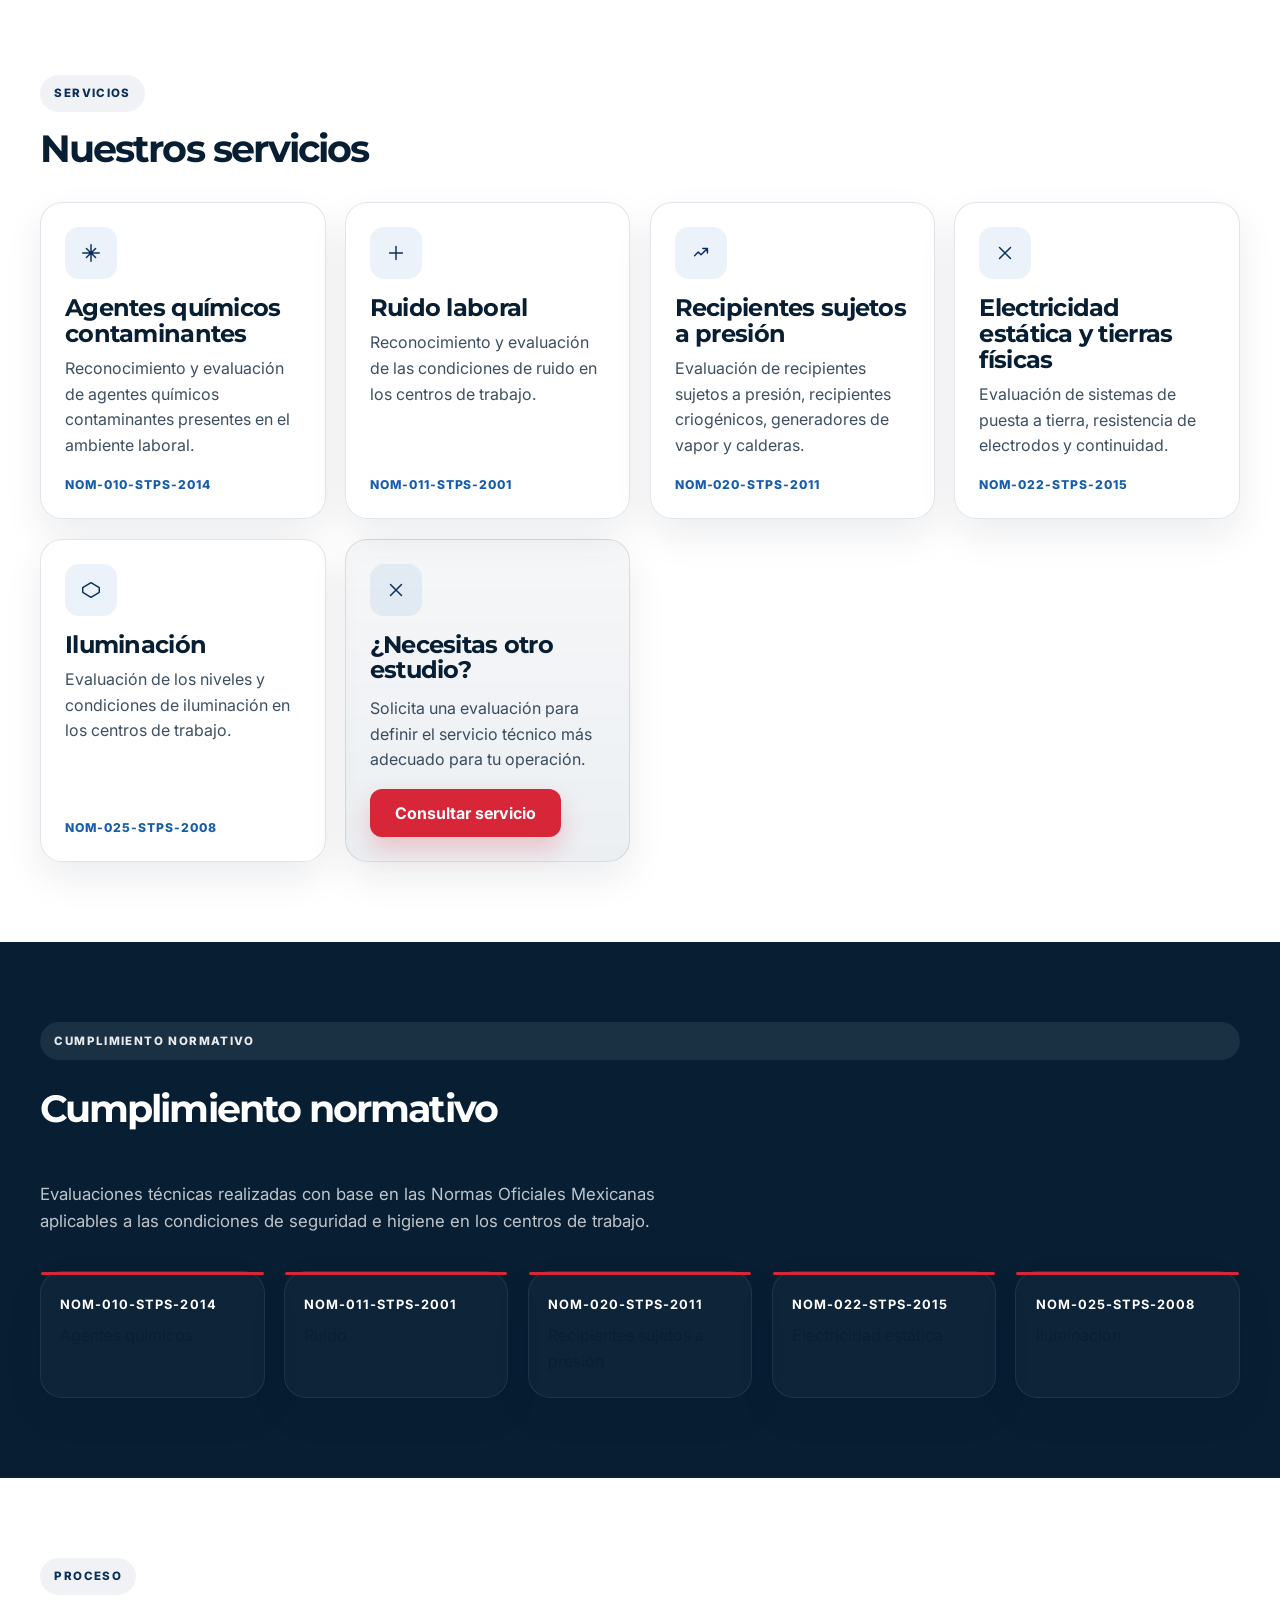
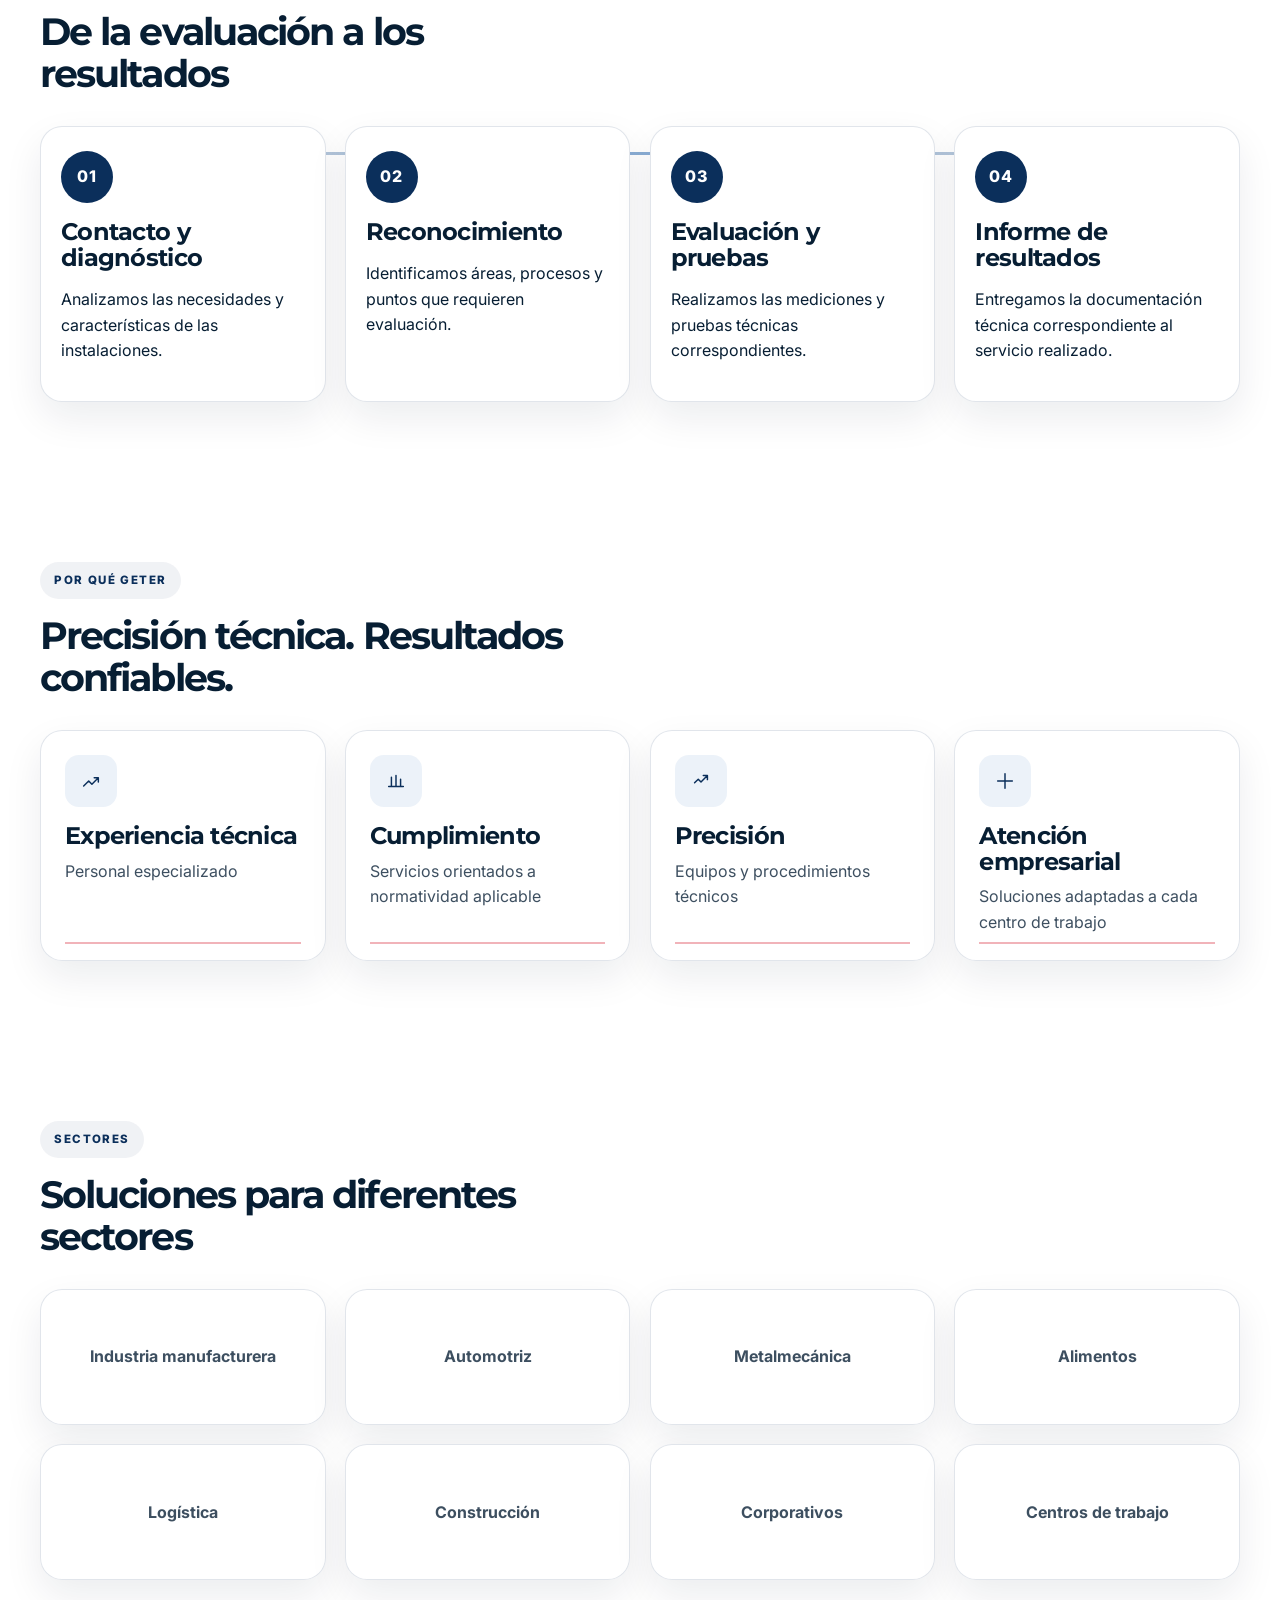
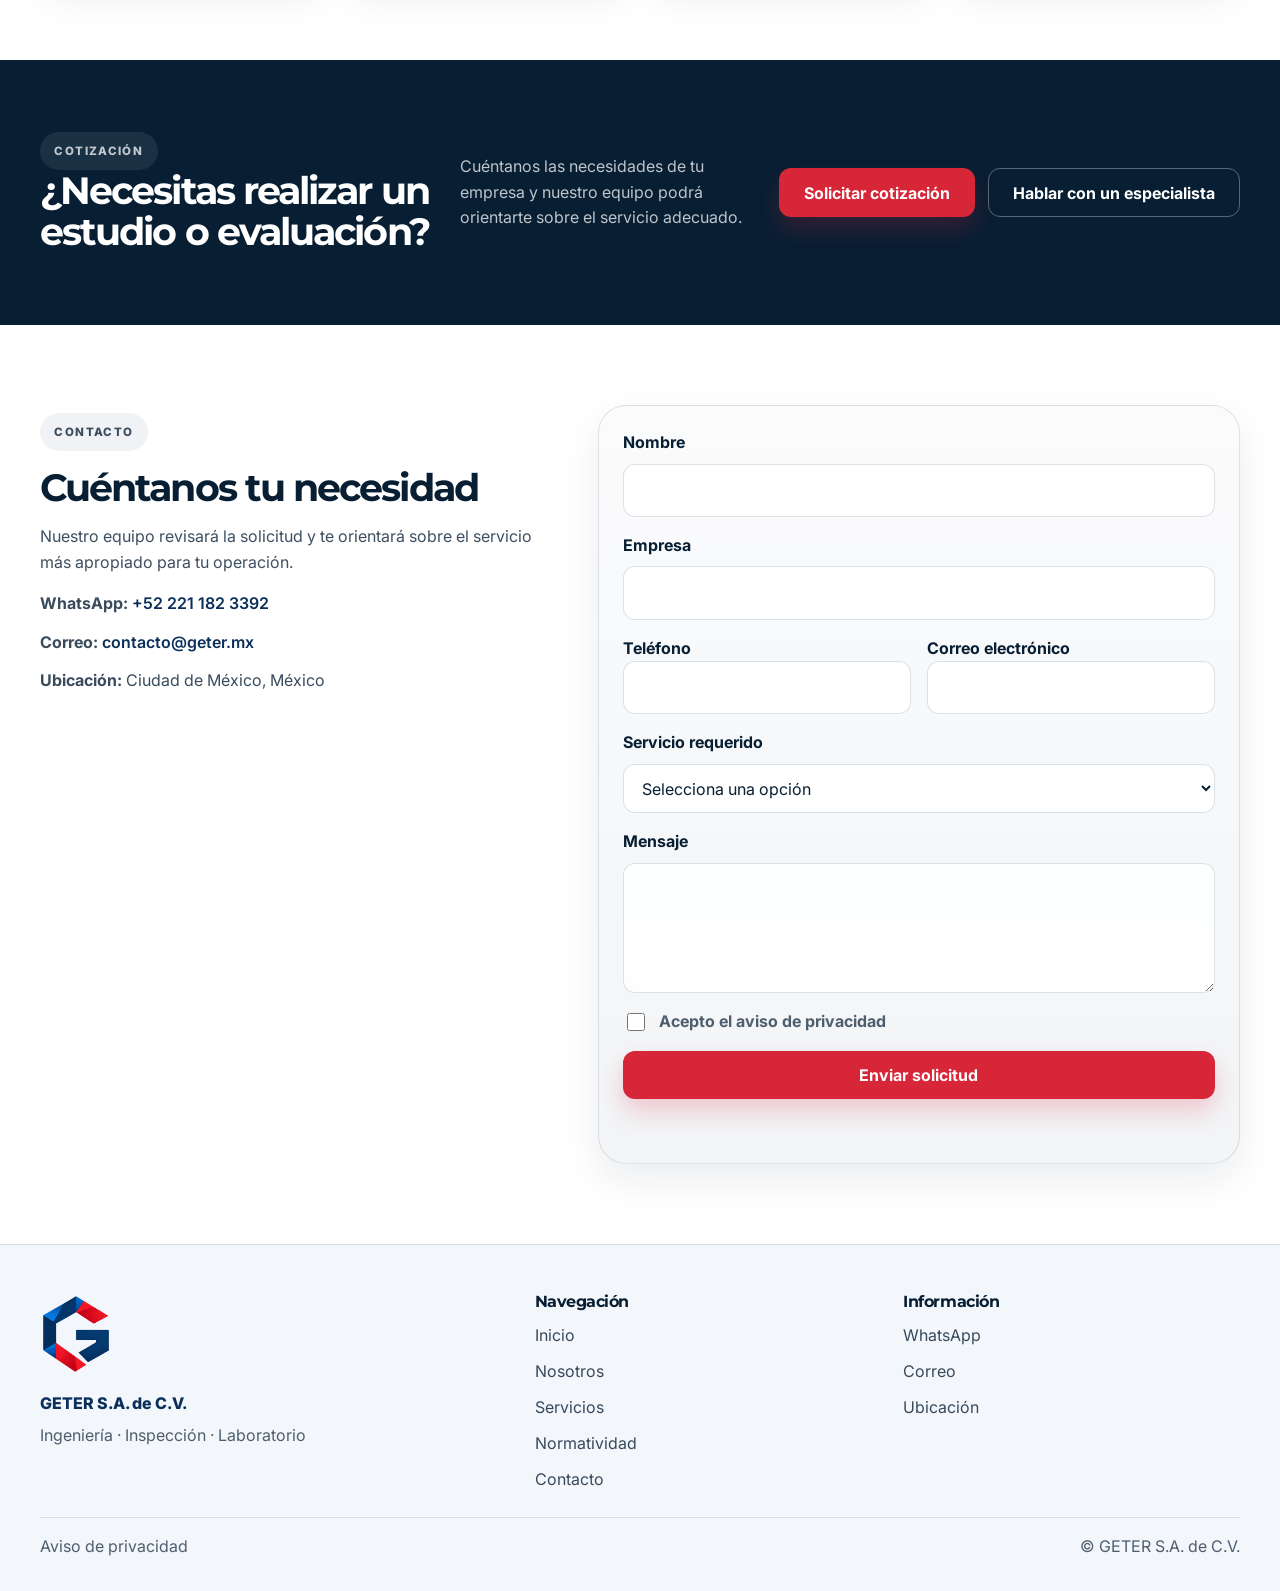
==== commit bb547cfb: "feat: Add Cotizador" ====
--- a/index.html
+++ b/index.html
@@ -30,7 +30,7 @@
         "name": "GETER S.A. de C.V.",
         "description": "Servicios de ingeniería, inspección, seguridad e higiene y pruebas de laboratorio para el cumplimiento normativo de centros de trabajo.",
         "areaServed": "Mexico",
-        "telephone": "+52 (000) 000 0000",
+        "telephone": "+52 221 182 3392",
         "email": "contacto@geter.mx",
         "url": "https://www.geter.mx",
         "address": {
@@ -200,7 +200,7 @@
               Nuestro equipo revisará la solicitud y te orientará sobre el servicio más apropiado para tu operación.
             </p>
             <ul class="contact-details">
-              <li><strong>Teléfono:</strong> <a href="tel:+520000000000">+52 (000) 000 0000</a></li>
+              <li><strong>WhatsApp:</strong> <a href="https://wa.me/522211823392" target="_blank" rel="noopener">+52 221 182 3392</a></li>
               <li><strong>Correo:</strong> <a href="mailto:contacto@geter.mx">contacto@geter.mx</a></li>
               <li><strong>Ubicación:</strong> Ciudad de México, México</li>
             </ul>
@@ -256,6 +256,65 @@
           </form>
         </div>
       </section>
+
+      <section id="cotizador" class="quote-admin-section" aria-labelledby="quote-builder-title">
+        <div class="container">
+          <div class="quote-admin-header">
+            <div>
+              <p class="eyebrow eyebrow-dark">Área privada</p>
+              <h2 id="quote-builder-title">Generador de cotizaciones</h2>
+              <p>Captura los datos y genera un documento listo para guardar como PDF.</p>
+            </div>
+            <a class="btn btn-secondary" href="#inicio">Volver al sitio</a>
+          </div>
+
+          <form id="quote-form" class="quote-builder-form">
+            <div class="quote-form-section">
+              <h3>Datos de la cotización</h3>
+              <div class="quote-fields quote-fields-3">
+                <div class="field-row"><label for="quote-folio">Folio</label><input id="quote-folio" name="folio" value="COT-GETER-001" required /></div>
+                <div class="field-row"><label for="quote-date">Fecha</label><input id="quote-date" name="date" type="date" required /></div>
+                <div class="field-row"><label for="quote-validity">Vigencia</label><input id="quote-validity" name="validity" value="90 días hábiles" /></div>
+              </div>
+            </div>
+
+            <div class="quote-form-section">
+              <h3>Cliente</h3>
+              <div class="quote-fields quote-fields-2">
+                <div class="field-row"><label for="quote-company">Nombre o razón social</label><input id="quote-company" name="company" required /></div>
+                <div class="field-row"><label for="quote-representative">Representante</label><input id="quote-representative" name="representative" /></div>
+                <div class="field-row"><label for="quote-address">Dirección</label><input id="quote-address" name="address" /></div>
+                <div class="field-row"><label for="quote-attention">A quién va dirigida</label><input id="quote-attention" name="attention" /></div>
+              </div>
+            </div>
+
+            <div class="quote-form-section">
+              <div class="quote-section-heading">
+                <h3>Servicios cotizados</h3>
+                <button class="btn btn-secondary btn-small" id="add-quote-item" type="button">+ Agregar servicio</button>
+              </div>
+              <div class="quote-items-head"><span>Descripción</span><span>Unidad</span><span>Cantidad</span><span>Precio unitario</span><span>Total</span><span></span></div>
+              <div id="quote-items"></div>
+            </div>
+
+            <div class="quote-form-section">
+              <h3>Condiciones y notas</h3>
+              <div class="quote-fields quote-fields-2">
+                <div class="field-row"><label for="quote-payment">Condiciones de pago</label><input id="quote-payment" name="payment" value="50% anticipo - resto contra entrega. Pagos inmediatos." /></div>
+                <div class="field-row"><label for="quote-delivery">Tiempo de entrega</label><input id="quote-delivery" name="delivery" value="20 días hábiles" /></div>
+                <div class="field-row quote-field-wide"><label for="quote-notes">Notas u observaciones</label><textarea id="quote-notes" name="notes" rows="4">El cliente deberá proporcionar la información documental necesaria para realizar los estudios pertinentes.</textarea></div>
+              </div>
+            </div>
+
+            <div class="quote-form-actions">
+              <button class="btn btn-primary" type="submit">Generar cotización y PDF</button>
+              <span id="quote-form-status" class="form-status" aria-live="polite"></span>
+            </div>
+          </form>
+
+          <article id="quote-preview" class="quote-preview" aria-live="polite"></article>
+        </div>
+      </section>
     </main>
 
     <footer class="site-footer">
@@ -280,7 +339,7 @@
         <div>
           <h3>Información</h3>
           <ul class="footer-contact">
-            <li><a href="tel:+520000000000">Teléfono</a></li>
+            <li><a href="https://wa.me/522211823392" target="_blank" rel="noopener">WhatsApp</a></li>
             <li><a href="mailto:contacto@geter.mx">Correo</a></li>
             <li><span>Ubicación</span></li>
           </ul>
--- a/styles.css
+++ b/styles.css
@@ -776,6 +776,282 @@
   color: #b4232d;
 }
 
+.quote-admin-section {
+  display: none;
+  padding: 5rem 0;
+  background: var(--soft-gray);
+}
+
+body.quote-admin-visible .quote-admin-section {
+  display: block;
+}
+
+.quote-admin-header,
+.quote-section-heading,
+.quote-form-actions {
+  display: flex;
+  align-items: center;
+  justify-content: space-between;
+  gap: 1rem;
+}
+
+.quote-admin-header {
+  margin-bottom: 2rem;
+}
+
+.quote-admin-header h2 {
+  margin-bottom: 0.6rem;
+}
+
+.quote-admin-header p:last-child {
+  margin: 0;
+  color: rgba(7, 30, 51, 0.7);
+}
+
+.quote-builder-form {
+  display: grid;
+  gap: 1rem;
+  padding: 1.5rem;
+  border: 1px solid var(--line-color);
+  border-radius: var(--radius-lg);
+  background: var(--white);
+  box-shadow: var(--shadow-soft);
+}
+
+.quote-form-section {
+  display: grid;
+  gap: 1rem;
+  padding: 1.25rem 0;
+  border-bottom: 1px solid var(--line-color);
+}
+
+.quote-form-section h3 {
+  font-size: 1.05rem;
+}
+
+.quote-fields {
+  display: grid;
+  gap: 1rem;
+}
+
+.quote-fields-2 {
+  grid-template-columns: repeat(2, minmax(0, 1fr));
+}
+
+.quote-fields-3 {
+  grid-template-columns: repeat(3, minmax(0, 1fr));
+}
+
+.quote-field-wide {
+  grid-column: 1 / -1;
+}
+
+.btn-small {
+  padding: 0.7rem 1rem;
+  font-size: 0.85rem;
+}
+
+.quote-items-head,
+.quote-item-row {
+  display: grid;
+  grid-template-columns: minmax(220px, 2fr) 110px 100px 140px 130px 42px;
+  gap: 0.6rem;
+  align-items: end;
+}
+
+.quote-items-head {
+  padding: 0 0.8rem;
+  color: rgba(7, 30, 51, 0.62);
+  font-size: 0.72rem;
+  font-weight: 800;
+  letter-spacing: 0.05em;
+  text-transform: uppercase;
+}
+
+#quote-items {
+  display: grid;
+  gap: 0.6rem;
+}
+
+.quote-item-row {
+  align-items: center;
+}
+
+.quote-item-row input {
+  min-width: 0;
+}
+
+.quote-item-total {
+  padding: 0.8rem 0.4rem;
+  font-weight: 800;
+  color: var(--primary-blue);
+  text-align: right;
+}
+
+.remove-quote-item {
+  width: 38px;
+  height: 38px;
+  border: 1px solid rgba(215, 38, 56, 0.22);
+  border-radius: 10px;
+  background: transparent;
+  color: var(--accent-red);
+  cursor: pointer;
+  font-size: 1.15rem;
+}
+
+.quote-preview {
+  display: none;
+  margin-top: 2rem;
+  background: var(--white);
+}
+
+.quote-preview.is-visible {
+  display: block;
+}
+
+.quote-print-sheet {
+  max-width: 210mm;
+  min-height: 297mm;
+  margin: 0 auto;
+  padding: 14mm 13mm;
+  color: #111;
+  background: var(--white);
+  font-family: Arial, sans-serif;
+}
+
+.quote-print-header {
+  display: grid;
+  grid-template-columns: 0.9fr 1.6fr 1fr;
+  gap: 1rem;
+  align-items: start;
+  padding-bottom: 1rem;
+  border-bottom: 3px solid #314a80;
+}
+
+.quote-print-logo {
+  width: 70px;
+  height: 80px;
+  object-fit: contain;
+}
+
+.quote-print-header h1 {
+  margin: 0;
+  color: #314a80;
+  font: 700 24px Arial, sans-serif;
+  letter-spacing: 0;
+}
+
+.quote-print-header p,
+.quote-print-meta p,
+.quote-print-company p {
+  margin: 0.15rem 0;
+  font-size: 11px;
+  line-height: 1.35;
+}
+
+.quote-print-company strong,
+.quote-print-meta strong {
+  display: block;
+  color: #777;
+  font-size: 10px;
+}
+
+.quote-print-meta {
+  border: 1px solid #aaa;
+  padding: 0.5rem;
+}
+
+.quote-print-band {
+  margin: 1rem 0 0.45rem;
+  padding: 0.28rem 0.55rem;
+  background: #314a80;
+  color: var(--white);
+  font-size: 12px;
+  font-weight: 800;
+  text-transform: uppercase;
+}
+
+.quote-print-sheet > p,
+.quote-print-notes li,
+.quote-print-conditions li {
+  font-size: 10.5px;
+  line-height: 1.35;
+}
+
+.quote-print-table {
+  width: 100%;
+  border-collapse: collapse;
+  font-size: 9px;
+}
+
+.quote-print-table th {
+  background: #314a80;
+  color: var(--white);
+  font-size: 10px;
+  text-transform: uppercase;
+}
+
+.quote-print-table th,
+.quote-print-table td {
+  padding: 0.35rem;
+  border: 1px solid #111;
+  vertical-align: top;
+}
+
+.quote-print-table td:nth-child(n + 3),
+.quote-print-table th:nth-child(n + 3) {
+  text-align: right;
+  white-space: nowrap;
+}
+
+.quote-print-totals {
+  width: 42%;
+  margin: 0.75rem 0 0 auto;
+  border-collapse: collapse;
+  font-size: 10px;
+}
+
+.quote-print-totals td {
+  padding: 0.25rem 0.4rem;
+  border-bottom: 1px solid #aaa;
+  text-align: right;
+}
+
+.quote-print-totals td:first-child {
+  font-weight: 700;
+}
+
+.quote-print-totals tr:last-child {
+  font-size: 14px;
+  font-weight: 800;
+}
+
+.quote-print-columns {
+  display: grid;
+  grid-template-columns: 1fr 1fr;
+  gap: 2rem;
+}
+
+.quote-print-notes,
+.quote-print-conditions {
+  margin: 0;
+  padding-left: 1.2rem;
+}
+
+.quote-signatures {
+  display: grid;
+  grid-template-columns: 1fr 1fr;
+  gap: 3rem;
+  margin-top: 4rem;
+  text-align: center;
+  font-size: 10px;
+}
+
+.quote-signatures div {
+  padding-top: 2rem;
+  border-top: 1px solid #222;
+}
+
 .site-footer {
   background: #f3f6fb;
   border-top: 1px solid var(--line-color);
@@ -925,6 +1201,31 @@
     grid-template-columns: 1fr;
   }
 
+  .quote-fields-2,
+  .quote-fields-3,
+  .quote-print-columns {
+    grid-template-columns: 1fr;
+  }
+
+  .quote-items-head {
+    display: none;
+  }
+
+  .quote-item-row {
+    grid-template-columns: 1fr 1fr;
+    padding: 0.75rem;
+    border: 1px solid var(--line-color);
+    border-radius: 12px;
+  }
+
+  .quote-item-row input:first-child {
+    grid-column: 1 / -1;
+  }
+
+  .quote-item-total {
+    text-align: left;
+  }
+
   .process-timeline::before {
     display: none;
   }
@@ -973,6 +1274,63 @@
   .tag-list {
     display: grid;
     grid-template-columns: repeat(2, minmax(0, 1fr));
+  }
+
+  .quote-admin-header,
+  .quote-section-heading,
+  .quote-form-actions {
+    align-items: stretch;
+    flex-direction: column;
+  }
+}
+
+@media print {
+  @page {
+    size: A4;
+    margin: 0;
+  }
+
+  body {
+    background: var(--white);
+  }
+
+  body.quote-printing > header,
+  body.quote-printing > footer,
+  body.quote-printing main > section:not(#cotizador),
+  body.quote-printing #cotizador > .container > *:not(#quote-preview) {
+    display: none !important;
+  }
+
+  body.quote-printing main,
+  body.quote-printing #cotizador,
+  body.quote-printing #cotizador > .container,
+  body.quote-printing #quote-preview {
+    display: block !important;
+    visibility: visible !important;
+  }
+
+  body.quote-printing #quote-preview * {
+    visibility: visible !important;
+  }
+
+  body.quote-printing #cotizador {
+    padding: 0 !important;
+  }
+
+  body.quote-printing #cotizador > .container {
+    width: auto !important;
+    margin: 0 !important;
+  }
+
+  body.quote-printing #quote-preview {
+    position: static;
+    margin: 0 !important;
+  }
+
+  .quote-print-sheet {
+    width: 210mm;
+    min-height: 297mm;
+    padding: 14mm 13mm;
   }
 }
   opacity: 0;
